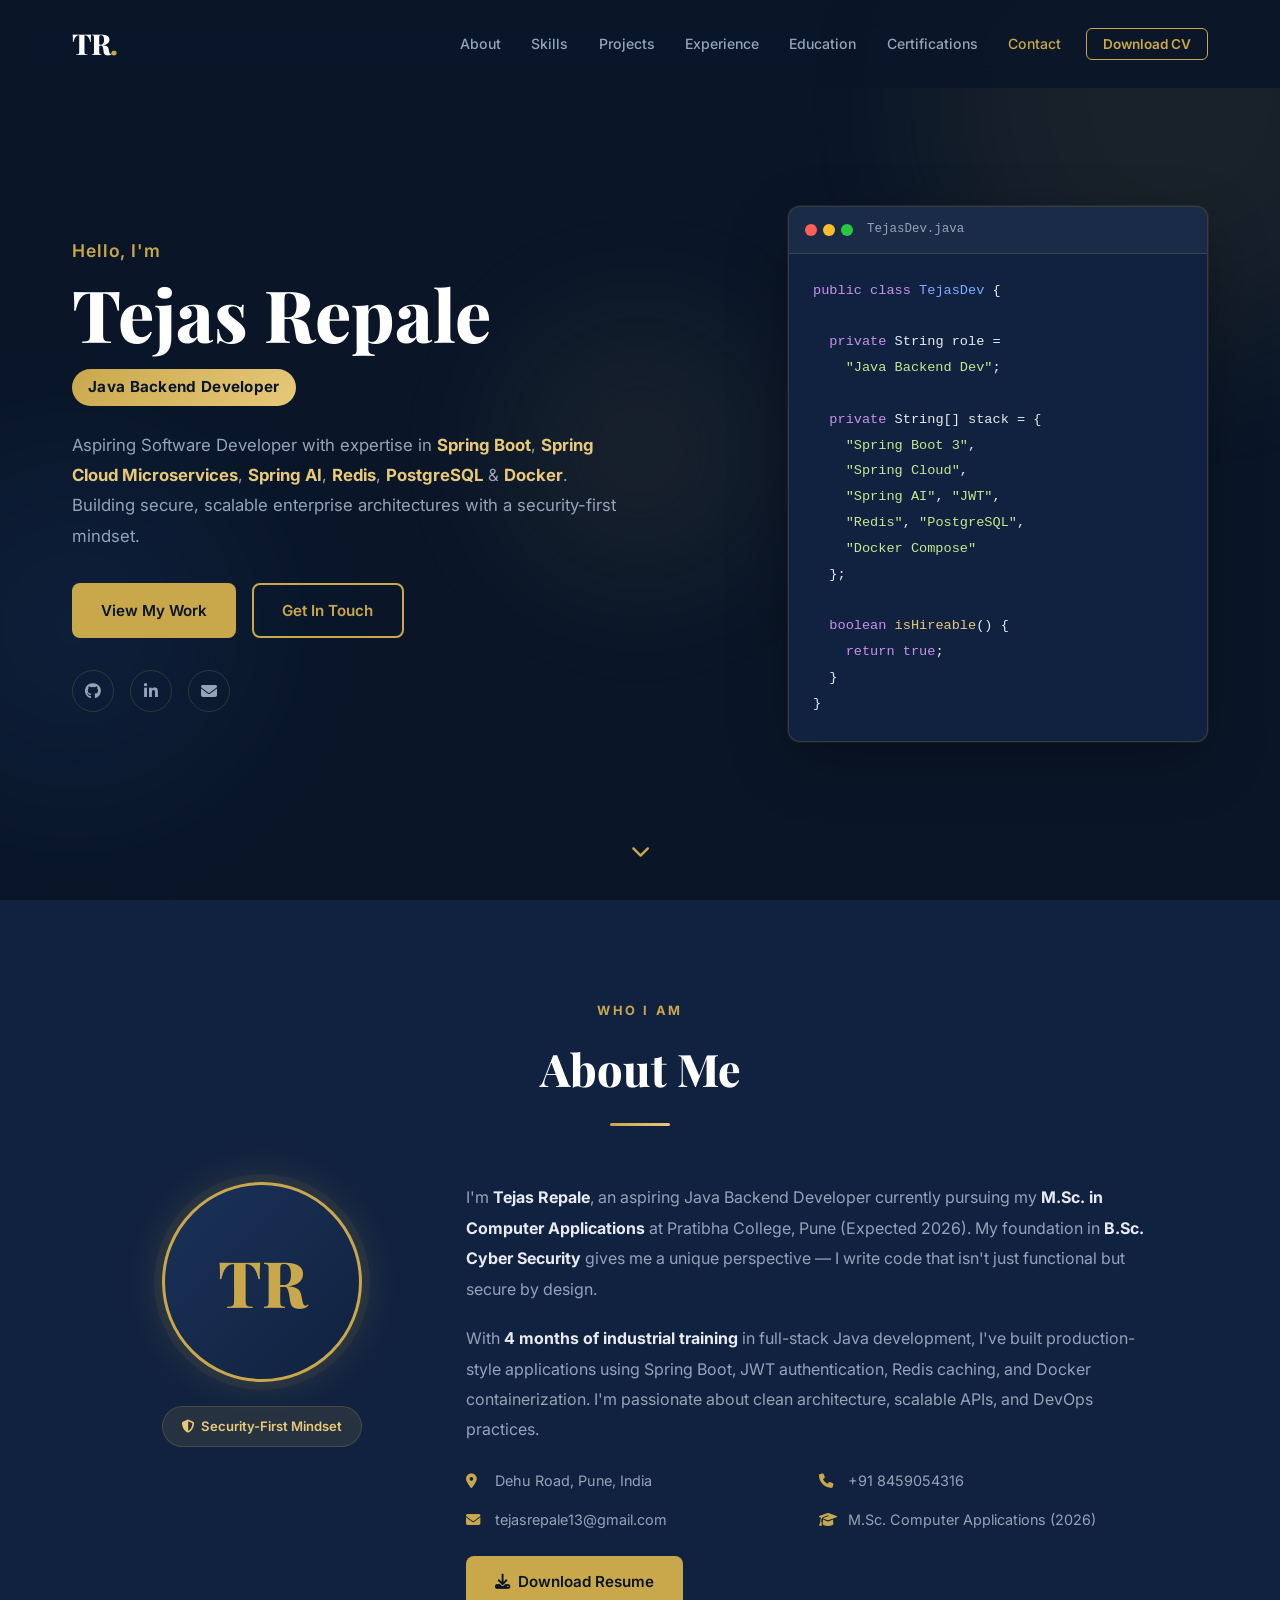
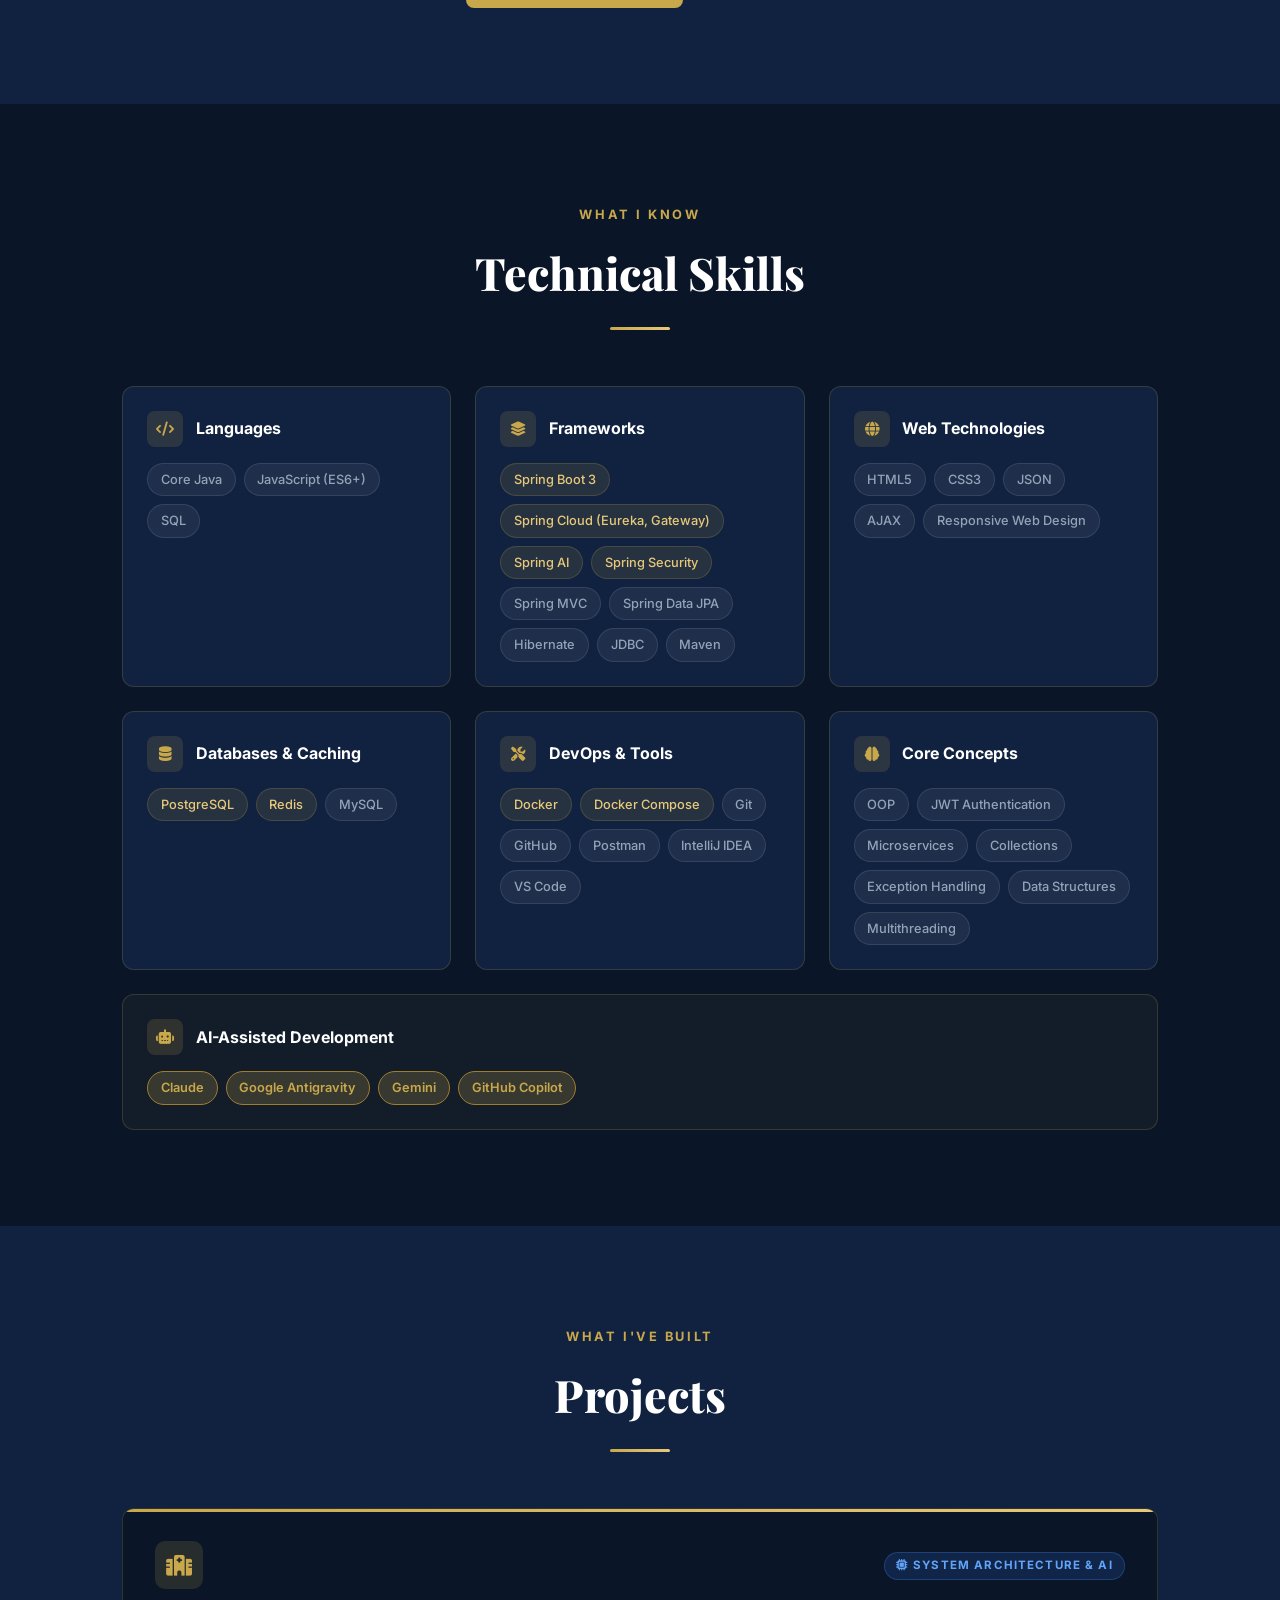
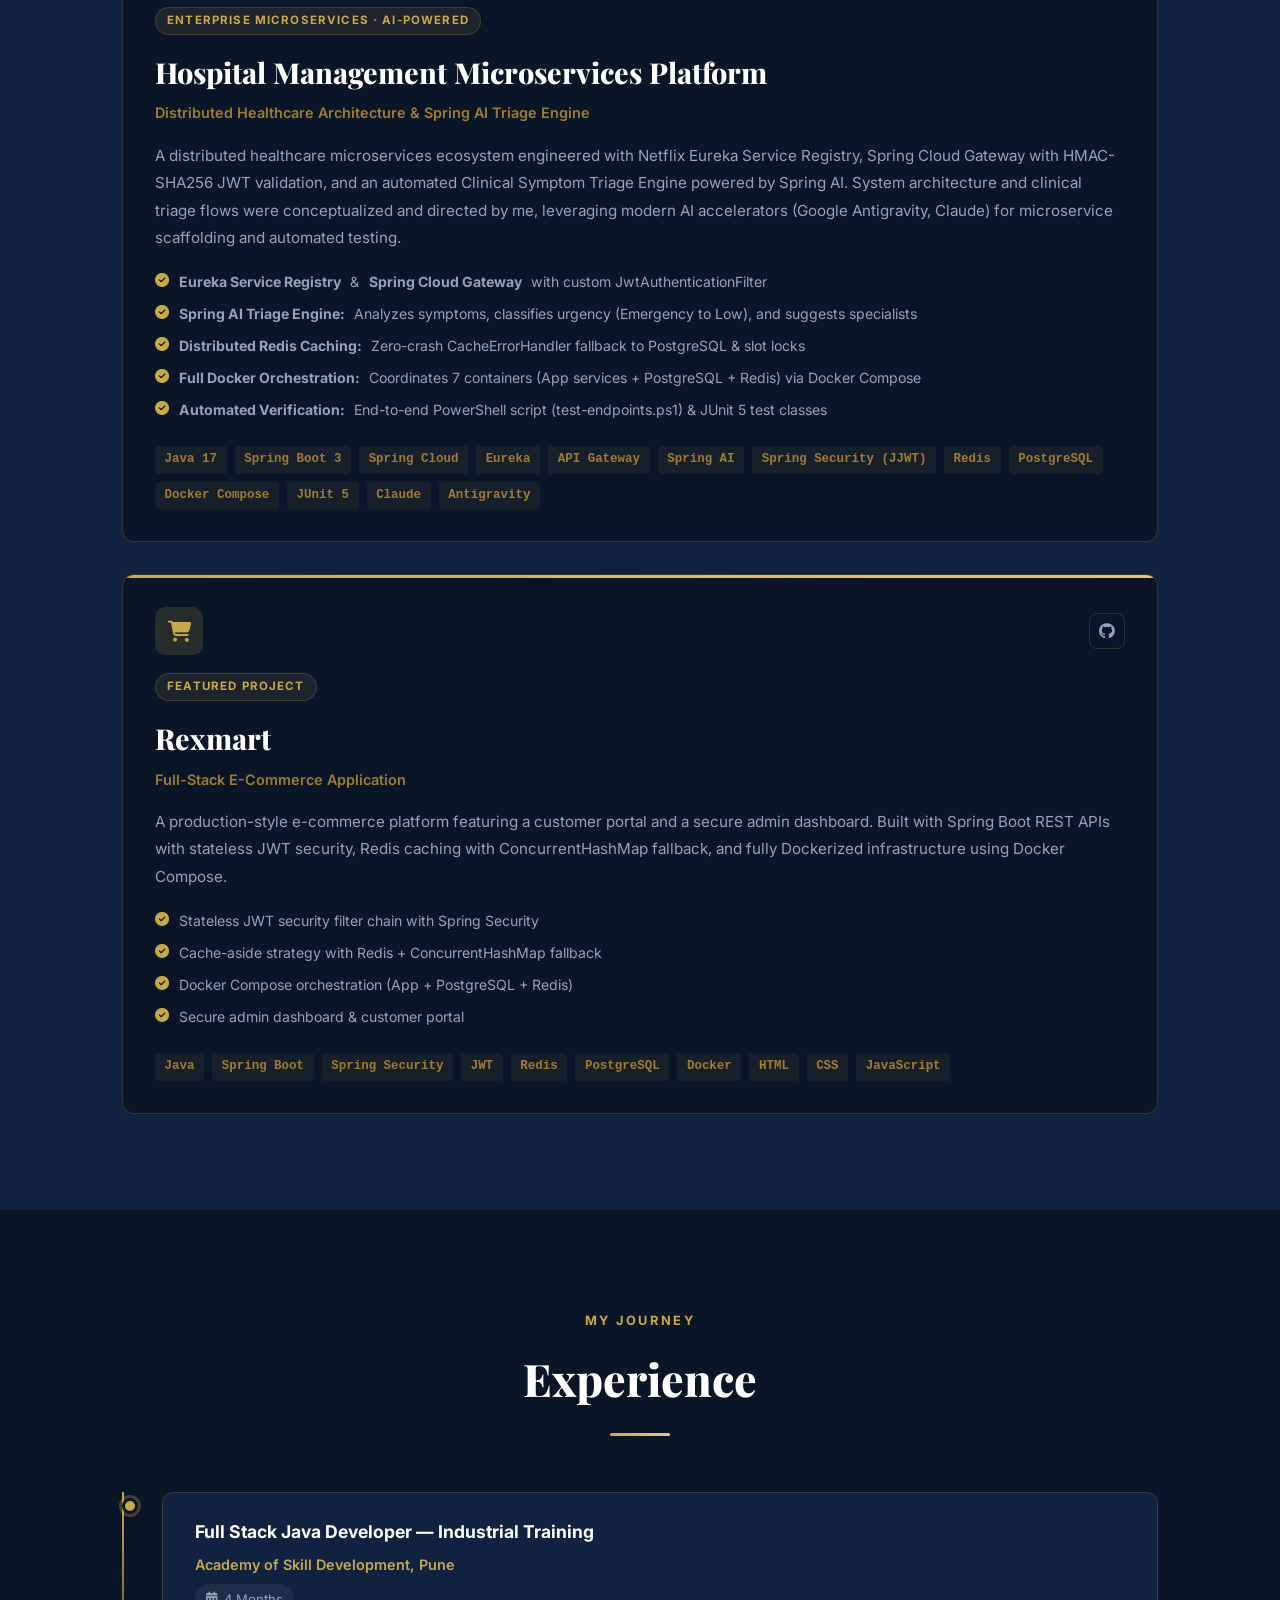
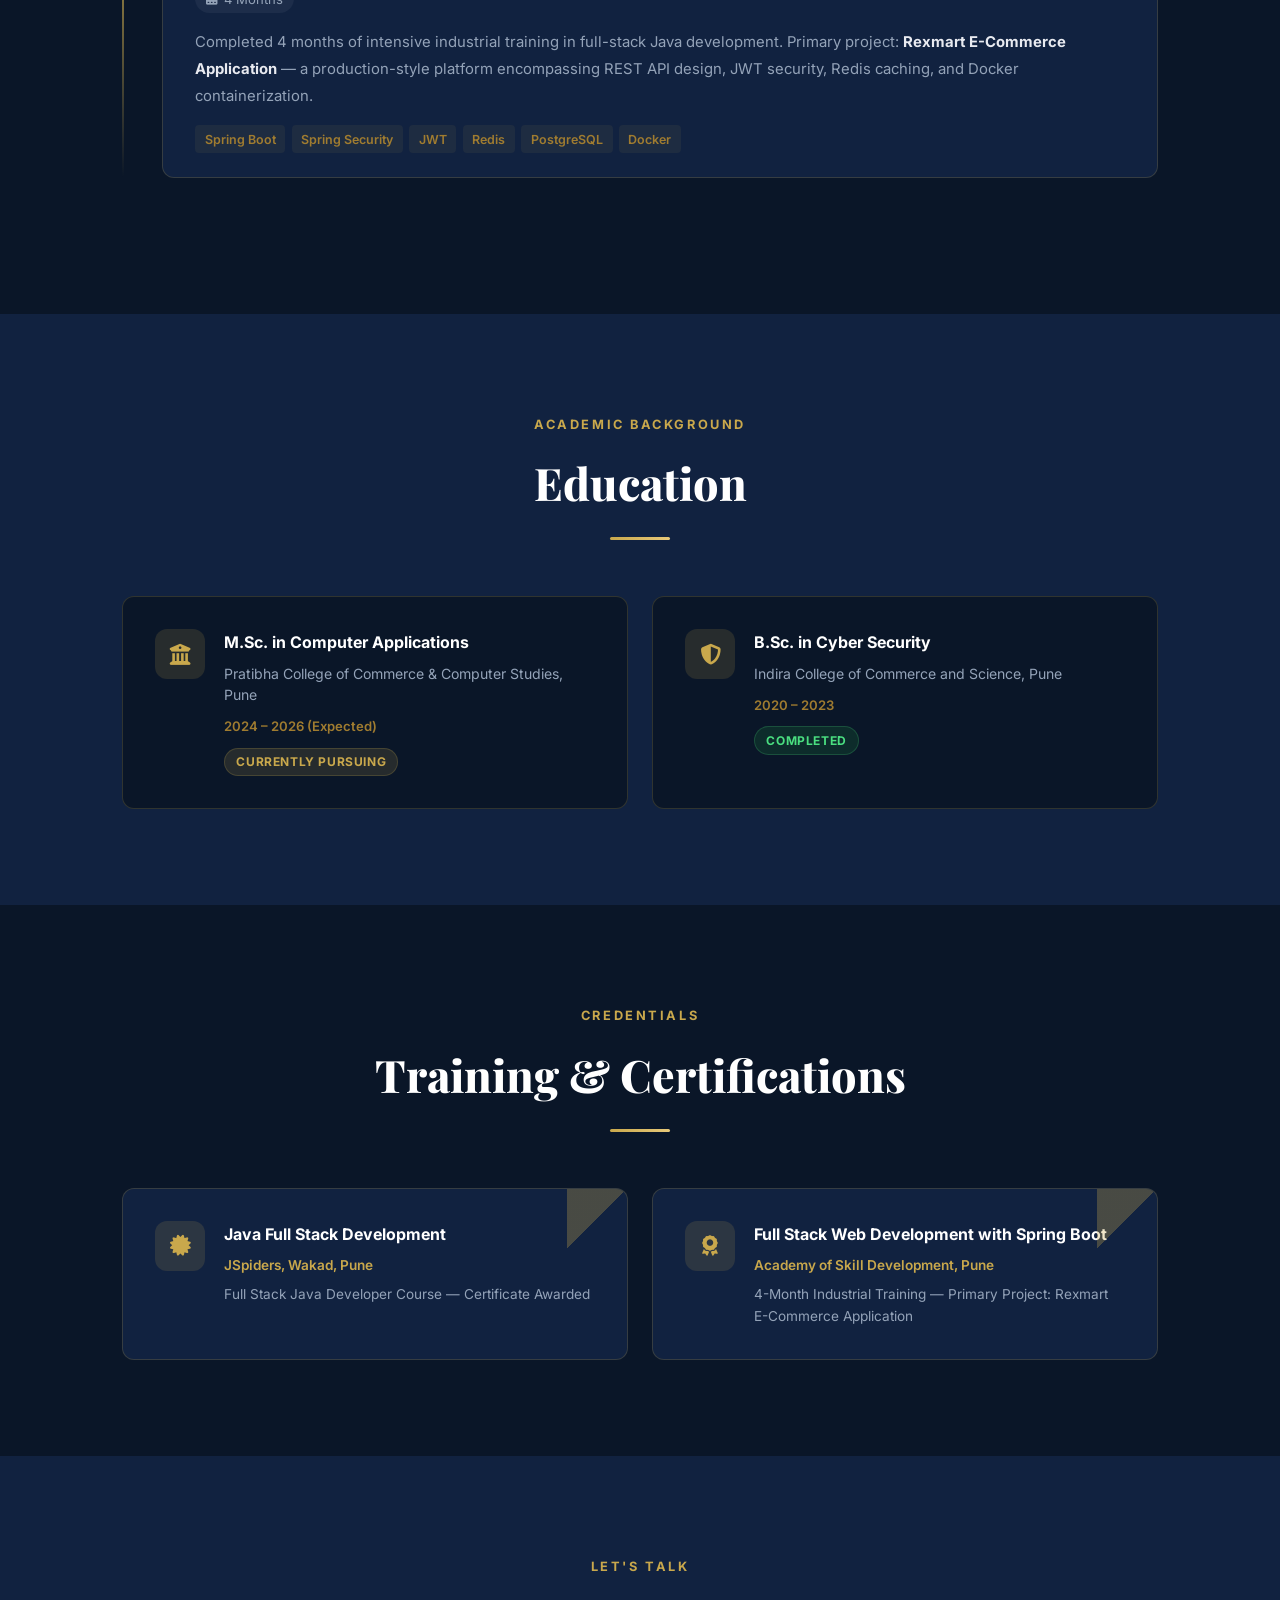
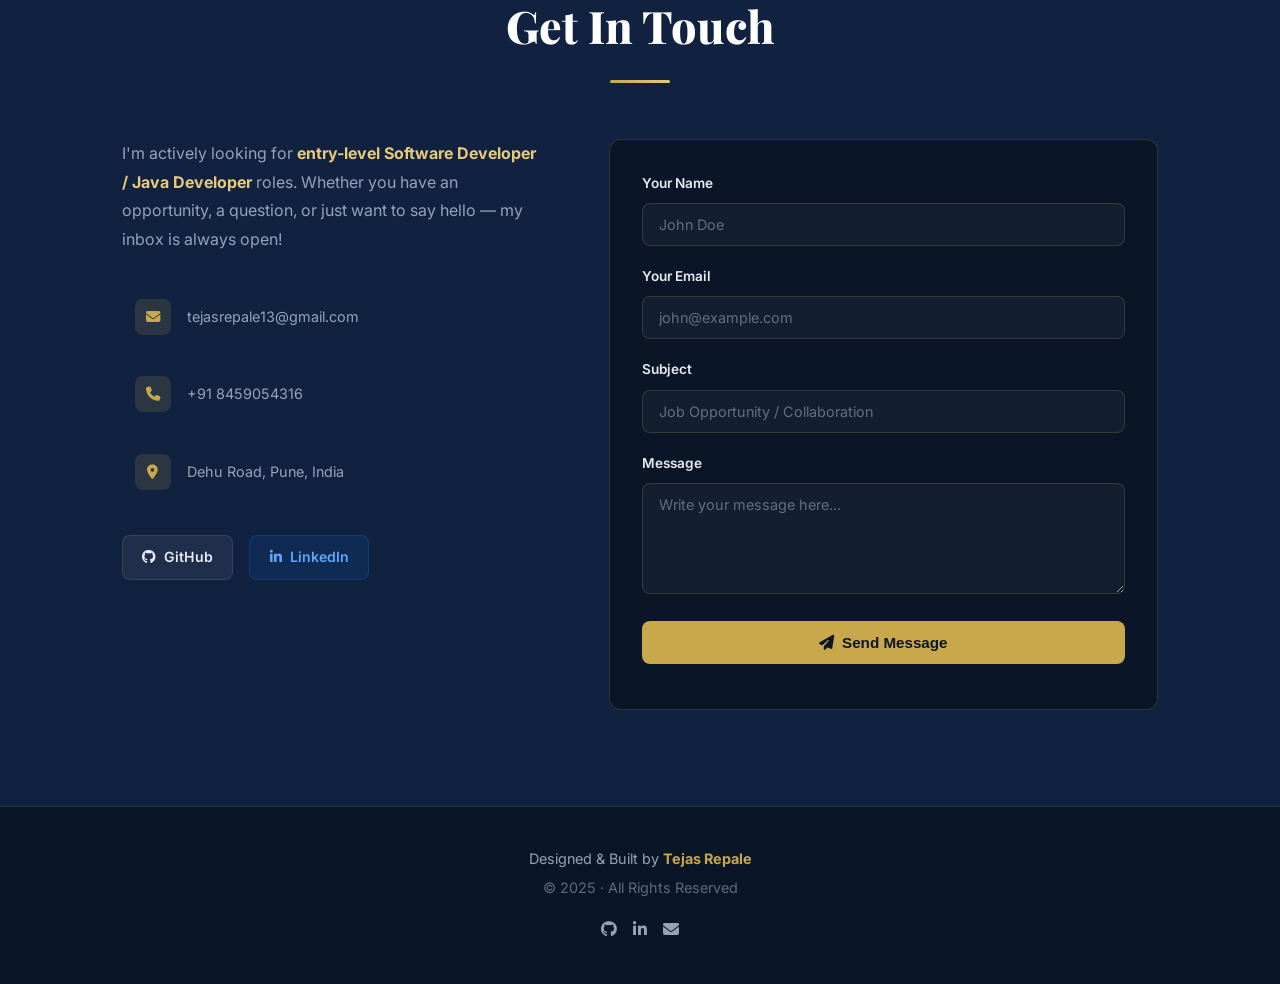
==== index.html @ 098a30b8 "Initial commit - Tejas Repale Portfolio Website" ====
<!DOCTYPE html>
<html lang="en">
<head>
  <meta charset="UTF-8" />
  <meta name="viewport" content="width=device-width, initial-scale=1.0" />
  <title>Tejas Repale | Java Backend Developer</title>
  <link rel="stylesheet" href="style.css" />
  <link href="https://fonts.googleapis.com/css2?family=Inter:wght@300;400;500;600;700;800&family=Playfair+Display:wght@700;800&display=swap" rel="stylesheet" />
  <link rel="stylesheet" href="https://cdnjs.cloudflare.com/ajax/libs/font-awesome/6.5.0/css/all.min.css" />
</head>
<body>

  <!-- ===== NAVBAR ===== -->
  <nav class="navbar" id="navbar">
    <div class="nav-container">
      <a href="#hero" class="nav-logo">TR<span>.</span></a>
      <ul class="nav-links" id="navLinks">
        <li><a href="#about">About</a></li>
        <li><a href="#skills">Skills</a></li>
        <li><a href="#projects">Projects</a></li>
        <li><a href="#experience">Experience</a></li>
        <li><a href="#education">Education</a></li>
        <li><a href="#certifications">Certifications</a></li>
        <li><a href="#contact">Contact</a></li>
        <li><a href="Tejas_Repale_Developer.pdf" download class="btn-resume">Download CV</a></li>
      </ul>
      <button class="hamburger" id="hamburger" aria-label="Toggle menu">
        <span></span><span></span><span></span>
      </button>
    </div>
  </nav>

  <!-- ===== HERO ===== -->
  <section class="hero" id="hero">
    <div class="hero-bg-shapes">
      <div class="shape shape-1"></div>
      <div class="shape shape-2"></div>
      <div class="shape shape-3"></div>
    </div>
    <div class="hero-content">
      <p class="hero-greeting">Hello, I'm</p>
      <h1 class="hero-name">Tejas Repale</h1>
      <div class="hero-title-wrapper">
        <span class="hero-title-label">Java Backend Developer</span>
      </div>
      <p class="hero-desc">
        Aspiring Software Developer with expertise in <strong>Spring Boot</strong>, <strong>Spring Cloud Microservices</strong>,
        <strong>Spring AI</strong>, <strong>Redis</strong>, <strong>PostgreSQL</strong> & <strong>Docker</strong>. Building secure,
        scalable enterprise architectures with a security-first mindset.
      </p>
      <div class="hero-btns">
        <a href="#projects" class="btn btn-primary">View My Work</a>
        <a href="#contact" class="btn btn-outline">Get In Touch</a>
      </div>
      <div class="hero-socials">
        <a href="https://github.com/trpencyber" target="_blank" aria-label="GitHub"><i class="fab fa-github"></i></a>
        <a href="https://linkedin.com/in/tejas-repale-3239543a5" target="_blank" aria-label="LinkedIn"><i class="fab fa-linkedin-in"></i></a>
        <a href="mailto:tejasrepale13@gmail.com" aria-label="Email"><i class="fas fa-envelope"></i></a>
      </div>
    </div>
    <div class="hero-illustration">
      <div class="code-card">
        <div class="code-card-header">
          <span class="dot red"></span><span class="dot yellow"></span><span class="dot green"></span>
          <span class="code-filename">TejasDev.java</span>
        </div>
        <pre class="code-body"><span class="c-keyword">public class</span> <span class="c-class">TejasDev</span> {

  <span class="c-keyword">private</span> String role =
    <span class="c-string">"Java Backend Dev"</span>;

  <span class="c-keyword">private</span> String[] stack = {
    <span class="c-string">"Spring Boot 3"</span>,
    <span class="c-string">"Spring Cloud"</span>,
    <span class="c-string">"Spring AI"</span>, <span class="c-string">"JWT"</span>,
    <span class="c-string">"Redis"</span>, <span class="c-string">"PostgreSQL"</span>,
    <span class="c-string">"Docker Compose"</span>
  };

  <span class="c-keyword">boolean</span> <span class="c-method">isHireable</span>() {
    <span class="c-keyword">return true</span>;
  }
}</pre>
      </div>
    </div>
    <a href="#about" class="scroll-down">
      <i class="fas fa-chevron-down"></i>
    </a>
  </section>

  <!-- ===== ABOUT ===== -->
  <section class="section about" id="about">
    <div class="container">
      <div class="section-header">
        <span class="section-label">Who I Am</span>
        <h2 class="section-title">About Me</h2>
        <div class="section-line"></div>
      </div>
      <div class="about-grid">
        <div class="about-avatar-wrap">
          <div class="about-avatar">
            <span class="avatar-initials">TR</span>
          </div>
          <div class="about-badge"><i class="fas fa-shield-alt"></i> Security-First Mindset</div>
        </div>
        <div class="about-text">
          <p>
            I'm <strong>Tejas Repale</strong>, an aspiring Java Backend Developer currently pursuing my
            <strong>M.Sc. in Computer Applications</strong> at Pratibha College, Pune (Expected 2026).
            My foundation in <strong>B.Sc. Cyber Security</strong> gives me a unique perspective — I write
            code that isn't just functional but secure by design.
          </p>
          <p>
            With <strong>4 months of industrial training</strong> in full-stack Java development, I've built
            production-style applications using Spring Boot, JWT authentication, Redis caching, and Docker
            containerization. I'm passionate about clean architecture, scalable APIs, and DevOps practices.
          </p>
          <div class="about-info-grid">
            <div class="info-item">
              <i class="fas fa-map-marker-alt"></i>
              <span>Dehu Road, Pune, India</span>
            </div>
            <div class="info-item">
              <i class="fas fa-phone"></i>
              <span>+91 8459054316</span>
            </div>
            <div class="info-item">
              <i class="fas fa-envelope"></i>
              <span>tejasrepale13@gmail.com</span>
            </div>
            <div class="info-item">
              <i class="fas fa-graduation-cap"></i>
              <span>M.Sc. Computer Applications (2026)</span>
            </div>
          </div>
          <a href="Tejas_Repale_Developer.pdf" download class="btn btn-primary" style="margin-top:1.5rem;">
            <i class="fas fa-download"></i> Download Resume
          </a>
        </div>
      </div>
    </div>
  </section>

  <!-- ===== SKILLS ===== -->
  <section class="section skills" id="skills">
    <div class="container">
      <div class="section-header">
        <span class="section-label">What I Know</span>
        <h2 class="section-title">Technical Skills</h2>
        <div class="section-line"></div>
      </div>
      <div class="skills-grid">

        <div class="skill-category">
          <div class="skill-cat-header">
            <i class="fas fa-code"></i>
            <h3>Languages</h3>
          </div>
          <div class="skill-tags">
            <span class="skill-tag">Core Java</span>
            <span class="skill-tag">JavaScript (ES6+)</span>
            <span class="skill-tag">SQL</span>
          </div>
        </div>

        <div class="skill-category">
          <div class="skill-cat-header">
            <i class="fas fa-layer-group"></i>
            <h3>Frameworks</h3>
          </div>
          <div class="skill-tags">
            <span class="skill-tag primary">Spring Boot 3</span>
            <span class="skill-tag primary">Spring Cloud (Eureka, Gateway)</span>
            <span class="skill-tag primary">Spring AI</span>
            <span class="skill-tag primary">Spring Security</span>
            <span class="skill-tag">Spring MVC</span>
            <span class="skill-tag">Spring Data JPA</span>
            <span class="skill-tag">Hibernate</span>
            <span class="skill-tag">JDBC</span>
            <span class="skill-tag">Maven</span>
          </div>
        </div>

        <div class="skill-category">
          <div class="skill-cat-header">
            <i class="fas fa-globe"></i>
            <h3>Web Technologies</h3>
          </div>
          <div class="skill-tags">
            <span class="skill-tag">HTML5</span>
            <span class="skill-tag">CSS3</span>
            <span class="skill-tag">JSON</span>
            <span class="skill-tag">AJAX</span>
            <span class="skill-tag">Responsive Web Design</span>
          </div>
        </div>

        <div class="skill-category">
          <div class="skill-cat-header">
            <i class="fas fa-database"></i>
            <h3>Databases & Caching</h3>
          </div>
          <div class="skill-tags">
            <span class="skill-tag primary">PostgreSQL</span>
            <span class="skill-tag primary">Redis</span>
            <span class="skill-tag">MySQL</span>
          </div>
        </div>

        <div class="skill-category">
          <div class="skill-cat-header">
            <i class="fas fa-tools"></i>
            <h3>DevOps & Tools</h3>
          </div>
          <div class="skill-tags">
            <span class="skill-tag primary">Docker</span>
            <span class="skill-tag primary">Docker Compose</span>
            <span class="skill-tag">Git</span>
            <span class="skill-tag">GitHub</span>
            <span class="skill-tag">Postman</span>
            <span class="skill-tag">IntelliJ IDEA</span>
            <span class="skill-tag">VS Code</span>
          </div>
        </div>

        <div class="skill-category">
          <div class="skill-cat-header">
            <i class="fas fa-brain"></i>
            <h3>Core Concepts</h3>
          </div>
          <div class="skill-tags">
            <span class="skill-tag">OOP</span>
            <span class="skill-tag">JWT Authentication</span>
            <span class="skill-tag">Microservices</span>
            <span class="skill-tag">Collections</span>
            <span class="skill-tag">Exception Handling</span>
            <span class="skill-tag">Data Structures</span>
            <span class="skill-tag">Multithreading</span>
          </div>
        </div>

        <div class="skill-category skill-category--ai">
          <div class="skill-cat-header">
            <i class="fas fa-robot"></i>
            <h3>AI-Assisted Development</h3>
          </div>
          <div class="skill-tags">
            <span class="skill-tag gold">Claude</span>
            <span class="skill-tag gold">Google Antigravity</span>
            <span class="skill-tag gold">Gemini</span>
            <span class="skill-tag gold">GitHub Copilot</span>
          </div>
        </div>

      </div>
    </div>
  </section>

  <!-- ===== PROJECTS ===== -->
  <section class="section projects" id="projects">
    <div class="container">
      <div class="section-header">
        <span class="section-label">What I've Built</span>
        <h2 class="section-title">Projects</h2>
        <div class="section-line"></div>
      </div>
      <div class="projects-grid">

        <div class="project-card featured">
          <div class="project-card-top">
            <div class="project-icon"><i class="fas fa-hospital-alt"></i></div>
            <div class="project-links">
              <span class="project-badge" style="margin: 0; background: rgba(59, 130, 246, 0.15); color: #60a5fa; border-color: rgba(59, 130, 246, 0.3);">
                <i class="fas fa-microchip"></i> System Architecture & AI
              </span>
            </div>
          </div>
          <div class="project-badge">Enterprise Microservices · AI-Powered</div>
          <h3 class="project-title">Hospital Management Microservices Platform</h3>
          <p class="project-subtitle">Distributed Healthcare Architecture & Spring AI Triage Engine</p>
          <p class="project-desc">
            A distributed healthcare microservices ecosystem engineered with Netflix Eureka Service Registry,
            Spring Cloud Gateway with HMAC-SHA256 JWT validation, and an automated Clinical Symptom Triage Engine
            powered by Spring AI. System architecture and clinical triage flows were conceptualized and directed by me,
            leveraging modern AI accelerators (Google Antigravity, Claude) for microservice scaffolding and automated testing.
          </p>
          <ul class="project-highlights">
            <li><i class="fas fa-check-circle"></i> <strong>Eureka Service Registry</strong> & <strong>Spring Cloud Gateway</strong> with custom JwtAuthenticationFilter</li>
            <li><i class="fas fa-check-circle"></i> <strong>Spring AI Triage Engine:</strong> Analyzes symptoms, classifies urgency (Emergency to Low), and suggests specialists</li>
            <li><i class="fas fa-check-circle"></i> <strong>Distributed Redis Caching:</strong> Zero-crash CacheErrorHandler fallback to PostgreSQL & slot locks</li>
            <li><i class="fas fa-check-circle"></i> <strong>Full Docker Orchestration:</strong> Coordinates 7 containers (App services + PostgreSQL + Redis) via Docker Compose</li>
            <li><i class="fas fa-check-circle"></i> <strong>Automated Verification:</strong> End-to-end PowerShell script (test-endpoints.ps1) & JUnit 5 test classes</li>
          </ul>
          <div class="project-tech-tags">
            <span>Java 17</span><span>Spring Boot 3</span><span>Spring Cloud</span>
            <span>Eureka</span><span>API Gateway</span><span>Spring AI</span>
            <span>Spring Security (JJWT)</span><span>Redis</span><span>PostgreSQL</span>
            <span>Docker Compose</span><span>JUnit 5</span><span>Claude</span><span>Antigravity</span>
          </div>
        </div>

        <div class="project-card">
          <div class="project-card-top">
            <div class="project-icon"><i class="fas fa-shopping-cart"></i></div>
            <div class="project-links">
              <a href="https://github.com/trpencyber/Rexmart-Ecommerce-website" target="_blank" title="GitHub">
                <i class="fab fa-github"></i>
              </a>
            </div>
          </div>
          <div class="project-badge">Featured Project</div>
          <h3 class="project-title">Rexmart</h3>
          <p class="project-subtitle">Full-Stack E-Commerce Application</p>
          <p class="project-desc">
            A production-style e-commerce platform featuring a customer portal and a secure admin dashboard.
            Built with Spring Boot REST APIs with stateless JWT security, Redis caching with ConcurrentHashMap fallback,
            and fully Dockerized infrastructure using Docker Compose.
          </p>
          <ul class="project-highlights">
            <li><i class="fas fa-check-circle"></i> Stateless JWT security filter chain with Spring Security</li>
            <li><i class="fas fa-check-circle"></i> Cache-aside strategy with Redis + ConcurrentHashMap fallback</li>
            <li><i class="fas fa-check-circle"></i> Docker Compose orchestration (App + PostgreSQL + Redis)</li>
            <li><i class="fas fa-check-circle"></i> Secure admin dashboard & customer portal</li>
          </ul>
          <div class="project-tech-tags">
            <span>Java</span><span>Spring Boot</span><span>Spring Security</span>
            <span>JWT</span><span>Redis</span><span>PostgreSQL</span>
            <span>Docker</span><span>HTML</span><span>CSS</span><span>JavaScript</span>
          </div>
        </div>

      </div>
    </div>
  </section>

  <!-- ===== EXPERIENCE ===== -->
  <section class="section experience" id="experience">
    <div class="container">
      <div class="section-header">
        <span class="section-label">My Journey</span>
        <h2 class="section-title">Experience</h2>
        <div class="section-line"></div>
      </div>
      <div class="timeline">

        <div class="timeline-item">
          <div class="timeline-dot"></div>
          <div class="timeline-content">
            <div class="timeline-header">
              <h3>Full Stack Java Developer — Industrial Training</h3>
              <span class="timeline-company">Academy of Skill Development, Pune</span>
              <span class="timeline-date"><i class="fas fa-calendar-alt"></i> 4 Months</span>
            </div>
            <p class="timeline-desc">
              Completed 4 months of intensive industrial training in full-stack Java development.
              Primary project: <strong>Rexmart E-Commerce Application</strong> — a production-style platform
              encompassing REST API design, JWT security, Redis caching, and Docker containerization.
            </p>
            <div class="timeline-skills">
              <span>Spring Boot</span><span>Spring Security</span><span>JWT</span>
              <span>Redis</span><span>PostgreSQL</span><span>Docker</span>
            </div>
          </div>
        </div>

      </div>
    </div>
  </section>

  <!-- ===== EDUCATION ===== -->
  <section class="section education" id="education">
    <div class="container">
      <div class="section-header">
        <span class="section-label">Academic Background</span>
        <h2 class="section-title">Education</h2>
        <div class="section-line"></div>
      </div>
      <div class="education-grid">

        <div class="edu-card">
          <div class="edu-icon"><i class="fas fa-university"></i></div>
          <div class="edu-info">
            <h3>M.Sc. in Computer Applications</h3>
            <p class="edu-institute">Pratibha College of Commerce & Computer Studies, Pune</p>
            <span class="edu-year">2024 – 2026 (Expected)</span>
            <span class="edu-badge current">Currently Pursuing</span>
          </div>
        </div>

        <div class="edu-card">
          <div class="edu-icon"><i class="fas fa-shield-alt"></i></div>
          <div class="edu-info">
            <h3>B.Sc. in Cyber Security</h3>
            <p class="edu-institute">Indira College of Commerce and Science, Pune</p>
            <span class="edu-year">2020 – 2023</span>
            <span class="edu-badge completed">Completed</span>
          </div>
        </div>

      </div>
    </div>
  </section>

  <!-- ===== CERTIFICATIONS ===== -->
  <section class="section certifications" id="certifications">
    <div class="container">
      <div class="section-header">
        <span class="section-label">Credentials</span>
        <h2 class="section-title">Training & Certifications</h2>
        <div class="section-line"></div>
      </div>
      <div class="cert-grid">

        <div class="cert-card">
          <div class="cert-icon"><i class="fas fa-certificate"></i></div>
          <div class="cert-info">
            <h3>Java Full Stack Development</h3>
            <p class="cert-org">JSpiders, Wakad, Pune</p>
            <p class="cert-desc">Full Stack Java Developer Course — Certificate Awarded</p>
          </div>
          <div class="cert-ribbon"></div>
        </div>

        <div class="cert-card">
          <div class="cert-icon"><i class="fas fa-award"></i></div>
          <div class="cert-info">
            <h3>Full Stack Web Development with Spring Boot</h3>
            <p class="cert-org">Academy of Skill Development, Pune</p>
            <p class="cert-desc">4-Month Industrial Training — Primary Project: Rexmart E-Commerce Application</p>
          </div>
          <div class="cert-ribbon"></div>
        </div>

      </div>
    </div>
  </section>

  <!-- ===== CONTACT ===== -->
  <section class="section contact" id="contact">
    <div class="container">
      <div class="section-header">
        <span class="section-label">Let's Talk</span>
        <h2 class="section-title">Get In Touch</h2>
        <div class="section-line"></div>
      </div>
      <div class="contact-grid">
        <div class="contact-info">
          <p class="contact-intro">
            I'm actively looking for <strong>entry-level Software Developer / Java Developer</strong> roles.
            Whether you have an opportunity, a question, or just want to say hello — my inbox is always open!
          </p>
          <div class="contact-details">
            <a href="mailto:tejasrepale13@gmail.com" class="contact-item">
              <i class="fas fa-envelope"></i>
              <span>tejasrepale13@gmail.com</span>
            </a>
            <a href="tel:+918459054316" class="contact-item">
              <i class="fas fa-phone"></i>
              <span>+91 8459054316</span>
            </a>
            <div class="contact-item">
              <i class="fas fa-map-marker-alt"></i>
              <span>Dehu Road, Pune, India</span>
            </div>
          </div>
          <div class="contact-socials">
            <a href="https://github.com/trpencyber" target="_blank" class="social-btn github">
              <i class="fab fa-github"></i> GitHub
            </a>
            <a href="https://linkedin.com/in/tejas-repale-3239543a5" target="_blank" class="social-btn linkedin">
              <i class="fab fa-linkedin-in"></i> LinkedIn
            </a>
          </div>
        </div>
        <form class="contact-form" id="contactForm">
          <div class="form-group">
            <label for="name">Your Name</label>
            <input type="text" id="name" name="name" placeholder="John Doe" required />
          </div>
          <div class="form-group">
            <label for="email">Your Email</label>
            <input type="email" id="email" name="email" placeholder="john@example.com" required />
          </div>
          <div class="form-group">
            <label for="subject">Subject</label>
            <input type="text" id="subject" name="subject" placeholder="Job Opportunity / Collaboration" required />
          </div>
          <div class="form-group">
            <label for="message">Message</label>
            <textarea id="message" name="message" rows="5" placeholder="Write your message here..." required></textarea>
          </div>
          <button type="submit" class="btn btn-primary btn-full">
            <i class="fas fa-paper-plane"></i> Send Message
          </button>
          <p class="form-note" id="formNote"></p>
        </form>
      </div>
    </div>
  </section>

  <!-- ===== FOOTER ===== -->
  <footer class="footer">
    <div class="container">
      <p>Designed & Built by <strong>Tejas Repale</strong></p>
      <p class="footer-sub">© 2025 · All Rights Reserved</p>
      <div class="footer-socials">
        <a href="https://github.com/trpencyber" target="_blank"><i class="fab fa-github"></i></a>
        <a href="https://linkedin.com/in/tejas-repale-3239543a5" target="_blank"><i class="fab fa-linkedin-in"></i></a>
        <a href="mailto:tejasrepale13@gmail.com"><i class="fas fa-envelope"></i></a>
      </div>
    </div>
  </footer>

  <script src="script.js"></script>
</body>
</html>
---- style.css ----
/* ===== ROOT VARIABLES ===== */
:root {
  --navy: #0a1628;
  --navy-light: #112240;
  --navy-mid: #1a3158;
  --gold: #c9a84c;
  --gold-light: #e8c97a;
  --gold-dim: #a07c30;
  --white: #ffffff;
  --light-gray: #f4f6fa;
  --text-primary: #e8eaf0;
  --text-secondary: #94a3b8;
  --text-dark: #1a2332;
  --border: rgba(201, 168, 76, 0.2);
  --shadow: 0 20px 60px rgba(0,0,0,0.3);
  --radius: 12px;
  --transition: all 0.3s ease;
  --font-body: 'Inter', sans-serif;
  --font-heading: 'Playfair Display', serif;
}

/* ===== RESET ===== */
*, *::before, *::after { box-sizing: border-box; margin: 0; padding: 0; }
html { scroll-behavior: smooth; }
body {
  font-family: var(--font-body);
  background-color: var(--navy);
  color: var(--text-primary);
  line-height: 1.7;
  overflow-x: hidden;
}
a { text-decoration: none; color: inherit; }
ul { list-style: none; }
img { max-width: 100%; }

/* ===== SCROLLBAR ===== */
::-webkit-scrollbar { width: 6px; }
::-webkit-scrollbar-track { background: var(--navy); }
::-webkit-scrollbar-thumb { background: var(--gold); border-radius: 10px; }

/* ===== CONTAINER ===== */
.container {
  max-width: 1100px;
  margin: 0 auto;
  padding: 0 2rem;
}

/* ===== NAVBAR ===== */
.navbar {
  position: fixed;
  top: 0; left: 0; right: 0;
  z-index: 1000;
  padding: 1.2rem 0;
  background: rgba(10, 22, 40, 0.85);
  backdrop-filter: blur(12px);
  border-bottom: 1px solid transparent;
  transition: var(--transition);
}
.navbar.scrolled {
  padding: 0.8rem 0;
  border-bottom-color: var(--border);
  box-shadow: 0 4px 30px rgba(0,0,0,0.4);
}
.nav-container {
  max-width: 1200px;
  margin: 0 auto;
  padding: 0 2rem;
  display: flex;
  align-items: center;
  justify-content: space-between;
}
.nav-logo {
  font-family: var(--font-heading);
  font-size: 1.8rem;
  font-weight: 800;
  color: var(--white);
  letter-spacing: -1px;
}
.nav-logo span { color: var(--gold); }
.nav-links {
  display: flex;
  align-items: center;
  gap: 0.2rem;
}
.nav-links a {
  padding: 0.5rem 0.85rem;
  font-size: 0.88rem;
  font-weight: 500;
  color: var(--text-secondary);
  border-radius: 6px;
  transition: var(--transition);
}
.nav-links a:hover { color: var(--gold); }
.nav-links .btn-resume {
  background: transparent;
  border: 1.5px solid var(--gold);
  color: var(--gold);
  padding: 0.45rem 1rem;
  border-radius: 6px;
  font-size: 0.85rem;
  font-weight: 600;
  margin-left: 0.5rem;
  transition: var(--transition);
}
.nav-links .btn-resume:hover {
  background: var(--gold);
  color: var(--navy);
}
.hamburger {
  display: none;
  flex-direction: column;
  gap: 5px;
  background: none;
  border: none;
  cursor: pointer;
  padding: 4px;
}
.hamburger span {
  display: block;
  width: 24px;
  height: 2px;
  background: var(--gold);
  border-radius: 2px;
  transition: var(--transition);
}

/* ===== BUTTONS ===== */
.btn {
  display: inline-flex;
  align-items: center;
  gap: 0.5rem;
  padding: 0.8rem 1.8rem;
  border-radius: 8px;
  font-size: 0.95rem;
  font-weight: 600;
  cursor: pointer;
  border: none;
  transition: var(--transition);
  text-decoration: none;
}
.btn-primary {
  background: var(--gold);
  color: var(--navy);
}
.btn-primary:hover {
  background: var(--gold-light);
  transform: translateY(-2px);
  box-shadow: 0 8px 25px rgba(201, 168, 76, 0.35);
}
.btn-outline {
  background: transparent;
  color: var(--gold);
  border: 2px solid var(--gold);
}
.btn-outline:hover {
  background: rgba(201,168,76,0.1);
  transform: translateY(-2px);
}
.btn-full { width: 100%; justify-content: center; }

/* ===== SECTION COMMON ===== */
.section {
  padding: 6rem 0;
}
.section-header {
  text-align: center;
  margin-bottom: 3.5rem;
}
.section-label {
  display: inline-block;
  font-size: 0.8rem;
  font-weight: 700;
  letter-spacing: 0.2em;
  text-transform: uppercase;
  color: var(--gold);
  margin-bottom: 0.6rem;
}
.section-title {
  font-family: var(--font-heading);
  font-size: clamp(2rem, 4vw, 2.8rem);
  font-weight: 800;
  color: var(--white);
  margin-bottom: 1rem;
}
.section-line {
  width: 60px;
  height: 3px;
  background: linear-gradient(90deg, var(--gold), var(--gold-light));
  margin: 0 auto;
  border-radius: 2px;
}

/* ===== HERO ===== */
.hero {
  min-height: 100vh;
  display: flex;
  align-items: center;
  justify-content: space-between;
  padding: 7rem 2rem 4rem;
  max-width: 1200px;
  margin: 0 auto;
  position: relative;
  gap: 3rem;
}
.hero-bg-shapes {
  position: fixed;
  inset: 0;
  pointer-events: none;
  z-index: -1;
  overflow: hidden;
}
.shape {
  position: absolute;
  border-radius: 50%;
  filter: blur(80px);
  opacity: 0.08;
}
.shape-1 {
  width: 500px; height: 500px;
  background: var(--gold);
  top: -150px; right: -150px;
}
.shape-2 {
  width: 350px; height: 350px;
  background: #3b82f6;
  bottom: 100px; left: -100px;
}
.shape-3 {
  width: 250px; height: 250px;
  background: var(--gold-light);
  top: 50%; left: 50%;
  transform: translate(-50%, -50%);
}
.hero-content {
  flex: 1;
  max-width: 560px;
}
.hero-greeting {
  font-size: 1.1rem;
  color: var(--gold);
  font-weight: 600;
  margin-bottom: 0.5rem;
  letter-spacing: 0.05em;
}
.hero-name {
  font-family: var(--font-heading);
  font-size: clamp(2.8rem, 6vw, 4.5rem);
  font-weight: 800;
  color: var(--white);
  line-height: 1.1;
  margin-bottom: 1rem;
}
.hero-title-wrapper {
  display: inline-flex;
  margin-bottom: 1.5rem;
}
.hero-title-label {
  background: linear-gradient(135deg, var(--gold), var(--gold-light));
  color: var(--navy);
  font-weight: 700;
  font-size: 0.95rem;
  padding: 0.35rem 1rem;
  border-radius: 50px;
  letter-spacing: 0.02em;
}
.hero-desc {
  font-size: 1.05rem;
  color: var(--text-secondary);
  margin-bottom: 2rem;
  line-height: 1.8;
}
.hero-desc strong { color: var(--gold-light); }
.hero-btns {
  display: flex;
  gap: 1rem;
  flex-wrap: wrap;
  margin-bottom: 2rem;
}
.hero-socials {
  display: flex;
  gap: 1rem;
}
.hero-socials a {
  width: 42px; height: 42px;
  border-radius: 50%;
  border: 1.5px solid var(--border);
  display: flex;
  align-items: center;
  justify-content: center;
  color: var(--text-secondary);
  font-size: 1rem;
  transition: var(--transition);
}
.hero-socials a:hover {
  border-color: var(--gold);
  color: var(--gold);
  transform: translateY(-3px);
}
.hero-illustration {
  flex: 1;
  display: flex;
  justify-content: center;
  align-items: center;
  max-width: 420px;
}
.code-card {
  background: var(--navy-light);
  border: 1px solid var(--border);
  border-radius: var(--radius);
  overflow: hidden;
  width: 100%;
  box-shadow: var(--shadow), 0 0 0 1px rgba(201,168,76,0.1);
  animation: float 4s ease-in-out infinite;
}
@keyframes float {
  0%, 100% { transform: translateY(0); }
  50% { transform: translateY(-12px); }
}
.code-card-header {
  display: flex;
  align-items: center;
  gap: 6px;
  padding: 0.75rem 1rem;
  background: rgba(255,255,255,0.04);
  border-bottom: 1px solid var(--border);
}
.dot {
  width: 12px; height: 12px;
  border-radius: 50%;
}
.dot.red { background: #ff5f57; }
.dot.yellow { background: #febc2e; }
.dot.green { background: #28c840; }
.code-filename {
  margin-left: 0.5rem;
  font-size: 0.78rem;
  color: var(--text-secondary);
  font-family: 'Courier New', monospace;
}
.code-body {
  padding: 1.5rem;
  font-family: 'Courier New', Courier, monospace;
  font-size: 0.85rem;
  line-height: 1.9;
  white-space: pre;
  overflow-x: auto;
}
.c-keyword { color: #c792ea; }
.c-class { color: #82aaff; }
.c-string { color: #c3e88d; }
.c-method { color: var(--gold-light); }
.scroll-down {
  position: absolute;
  bottom: 2rem;
  left: 50%;
  transform: translateX(-50%);
  color: var(--gold);
  font-size: 1.2rem;
  animation: bounce 2s ease-in-out infinite;
}
@keyframes bounce {
  0%, 100% { transform: translateX(-50%) translateY(0); }
  50% { transform: translateX(-50%) translateY(8px); }
}

/* ===== ABOUT ===== */
.about { background: var(--navy-light); }
.about-grid {
  display: grid;
  grid-template-columns: 280px 1fr;
  gap: 4rem;
  align-items: start;
}
.about-avatar-wrap {
  display: flex;
  flex-direction: column;
  align-items: center;
  gap: 1.5rem;
  position: relative;
}
.about-avatar {
  width: 200px; height: 200px;
  border-radius: 50%;
  background: linear-gradient(135deg, var(--navy-mid), var(--navy-light));
  border: 3px solid var(--gold);
  display: flex;
  align-items: center;
  justify-content: center;
  box-shadow: 0 0 40px rgba(201,168,76,0.2), 0 0 0 8px rgba(201,168,76,0.06);
}
.avatar-initials {
  font-family: var(--font-heading);
  font-size: 4rem;
  font-weight: 800;
  color: var(--gold);
  line-height: 1;
}
.about-badge {
  background: rgba(201,168,76,0.12);
  border: 1px solid var(--border);
  color: var(--gold-light);
  padding: 0.5rem 1.2rem;
  border-radius: 50px;
  font-size: 0.82rem;
  font-weight: 600;
  display: flex;
  align-items: center;
  gap: 0.4rem;
}
.about-text p {
  color: var(--text-secondary);
  margin-bottom: 1.2rem;
  font-size: 1rem;
  line-height: 1.9;
}
.about-text p strong { color: var(--text-primary); }
.about-info-grid {
  display: grid;
  grid-template-columns: 1fr 1fr;
  gap: 0.9rem;
  margin-top: 1.5rem;
}
.info-item {
  display: flex;
  align-items: center;
  gap: 0.7rem;
  font-size: 0.9rem;
  color: var(--text-secondary);
}
.info-item i {
  color: var(--gold);
  width: 18px;
  flex-shrink: 0;
}

/* ===== SKILLS ===== */
.skills-grid {
  display: grid;
  grid-template-columns: repeat(auto-fit, minmax(300px, 1fr));
  gap: 1.5rem;
}
.skill-category {
  background: var(--navy-light);
  border: 1px solid var(--border);
  border-radius: var(--radius);
  padding: 1.5rem;
  transition: var(--transition);
}
.skill-category:hover {
  border-color: var(--gold-dim);
  transform: translateY(-4px);
  box-shadow: 0 12px 40px rgba(0,0,0,0.3);
}
.skill-category--ai {
  grid-column: 1 / -1;
  background: rgba(201,168,76,0.05);
}
.skill-cat-header {
  display: flex;
  align-items: center;
  gap: 0.8rem;
  margin-bottom: 1rem;
}
.skill-cat-header i {
  width: 36px; height: 36px;
  border-radius: 8px;
  background: rgba(201,168,76,0.15);
  color: var(--gold);
  display: flex;
  align-items: center;
  justify-content: center;
  font-size: 0.9rem;
}
.skill-cat-header h3 {
  font-size: 1rem;
  font-weight: 700;
  color: var(--white);
}
.skill-tags {
  display: flex;
  flex-wrap: wrap;
  gap: 0.5rem;
}
.skill-tag {
  background: rgba(255,255,255,0.06);
  color: var(--text-secondary);
  border: 1px solid rgba(255,255,255,0.1);
  padding: 0.3rem 0.8rem;
  border-radius: 50px;
  font-size: 0.8rem;
  font-weight: 500;
  transition: var(--transition);
}
.skill-tag.primary {
  background: rgba(201,168,76,0.12);
  color: var(--gold-light);
  border-color: var(--border);
}
.skill-tag.gold {
  background: rgba(201,168,76,0.2);
  color: var(--gold);
  border-color: var(--gold-dim);
  font-weight: 600;
}
.skill-tag:hover {
  background: rgba(201,168,76,0.15);
  border-color: var(--gold-dim);
  color: var(--gold-light);
}

/* ===== PROJECTS ===== */
.projects { background: var(--navy-light); }
.projects-grid {
  display: grid;
  gap: 2rem;
}
.project-card {
  background: var(--navy);
  border: 1px solid var(--border);
  border-radius: var(--radius);
  padding: 2rem;
  transition: var(--transition);
  position: relative;
  overflow: hidden;
}
.project-card::before {
  content: '';
  position: absolute;
  top: 0; left: 0;
  width: 100%; height: 3px;
  background: linear-gradient(90deg, var(--gold), var(--gold-light));
}
.project-card:hover {
  border-color: var(--gold-dim);
  transform: translateY(-6px);
  box-shadow: 0 20px 50px rgba(0,0,0,0.4);
}
.project-card-top {
  display: flex;
  justify-content: space-between;
  align-items: center;
  margin-bottom: 1rem;
}
.project-icon {
  width: 48px; height: 48px;
  border-radius: 10px;
  background: rgba(201,168,76,0.15);
  color: var(--gold);
  display: flex;
  align-items: center;
  justify-content: center;
  font-size: 1.3rem;
}
.project-links a {
  width: 36px; height: 36px;
  border-radius: 8px;
  border: 1px solid var(--border);
  display: inline-flex;
  align-items: center;
  justify-content: center;
  color: var(--text-secondary);
  font-size: 1rem;
  transition: var(--transition);
}
.project-links a:hover {
  border-color: var(--gold);
  color: var(--gold);
}
.project-badge {
  display: inline-block;
  font-size: 0.72rem;
  font-weight: 700;
  letter-spacing: 0.1em;
  text-transform: uppercase;
  color: var(--gold);
  background: rgba(201,168,76,0.1);
  border: 1px solid var(--border);
  padding: 0.2rem 0.7rem;
  border-radius: 50px;
  margin-bottom: 0.8rem;
}
.project-title {
  font-family: var(--font-heading);
  font-size: 1.8rem;
  font-weight: 800;
  color: var(--white);
  margin-bottom: 0.3rem;
}
.project-subtitle {
  font-size: 0.9rem;
  color: var(--gold-dim);
  font-weight: 600;
  margin-bottom: 1rem;
}
.project-desc {
  color: var(--text-secondary);
  font-size: 0.95rem;
  line-height: 1.8;
  margin-bottom: 1.2rem;
}
.project-highlights {
  display: flex;
  flex-direction: column;
  gap: 0.5rem;
  margin-bottom: 1.5rem;
}
.project-highlights li {
  display: flex;
  align-items: flex-start;
  gap: 0.6rem;
  font-size: 0.88rem;
  color: var(--text-secondary);
}
.project-highlights li i {
  color: var(--gold);
  flex-shrink: 0;
  margin-top: 3px;
}
.project-tech-tags {
  display: flex;
  flex-wrap: wrap;
  gap: 0.5rem;
}
.project-tech-tags span {
  font-size: 0.78rem;
  font-weight: 600;
  font-family: 'Courier New', monospace;
  color: var(--gold-dim);
  padding: 0.2rem 0.6rem;
  background: rgba(201,168,76,0.07);
  border-radius: 4px;
}

/* ===== EXPERIENCE ===== */
.timeline {
  position: relative;
  padding-left: 2.5rem;
}
.timeline::before {
  content: '';
  position: absolute;
  left: 0; top: 0; bottom: 0;
  width: 2px;
  background: linear-gradient(180deg, var(--gold), transparent);
}
.timeline-item {
  position: relative;
  margin-bottom: 2.5rem;
}
.timeline-dot {
  position: absolute;
  left: -2.5rem;
  top: 0.4rem;
  width: 16px; height: 16px;
  border-radius: 50%;
  background: var(--gold);
  border: 3px solid var(--navy);
  box-shadow: 0 0 0 3px rgba(201,168,76,0.3);
}
.timeline-content {
  background: var(--navy-light);
  border: 1px solid var(--border);
  border-radius: var(--radius);
  padding: 1.5rem 2rem;
  transition: var(--transition);
}
.timeline-content:hover {
  border-color: var(--gold-dim);
  box-shadow: 0 8px 30px rgba(0,0,0,0.3);
}
.timeline-header h3 {
  font-size: 1.1rem;
  font-weight: 700;
  color: var(--white);
  margin-bottom: 0.4rem;
}
.timeline-company {
  display: block;
  font-size: 0.9rem;
  color: var(--gold);
  font-weight: 600;
  margin-bottom: 0.4rem;
}
.timeline-date {
  display: inline-flex;
  align-items: center;
  gap: 0.4rem;
  font-size: 0.82rem;
  color: var(--text-secondary);
  background: rgba(255,255,255,0.05);
  padding: 0.2rem 0.7rem;
  border-radius: 50px;
  margin-bottom: 1rem;
}
.timeline-desc {
  color: var(--text-secondary);
  font-size: 0.93rem;
  line-height: 1.8;
  margin-bottom: 1rem;
}
.timeline-desc strong { color: var(--text-primary); }
.timeline-skills {
  display: flex;
  flex-wrap: wrap;
  gap: 0.4rem;
}
.timeline-skills span {
  font-size: 0.78rem;
  font-weight: 600;
  color: var(--gold-dim);
  background: rgba(201,168,76,0.07);
  padding: 0.2rem 0.6rem;
  border-radius: 4px;
}

/* ===== EDUCATION ===== */
.education { background: var(--navy-light); }
.education-grid {
  display: grid;
  grid-template-columns: repeat(auto-fit, minmax(300px, 1fr));
  gap: 1.5rem;
}
.edu-card {
  background: var(--navy);
  border: 1px solid var(--border);
  border-radius: var(--radius);
  padding: 2rem;
  display: flex;
  gap: 1.2rem;
  align-items: flex-start;
  transition: var(--transition);
}
.edu-card:hover {
  border-color: var(--gold-dim);
  transform: translateY(-4px);
  box-shadow: 0 12px 40px rgba(0,0,0,0.3);
}
.edu-icon {
  width: 50px; height: 50px;
  border-radius: 12px;
  background: rgba(201,168,76,0.15);
  color: var(--gold);
  display: flex;
  align-items: center;
  justify-content: center;
  font-size: 1.3rem;
  flex-shrink: 0;
}
.edu-info h3 {
  font-size: 1rem;
  font-weight: 700;
  color: var(--white);
  margin-bottom: 0.4rem;
}
.edu-institute {
  font-size: 0.88rem;
  color: var(--text-secondary);
  margin-bottom: 0.6rem;
  line-height: 1.5;
}
.edu-year {
  display: block;
  font-size: 0.82rem;
  color: var(--gold-dim);
  font-weight: 600;
  margin-bottom: 0.6rem;
}
.edu-badge {
  display: inline-block;
  padding: 0.2rem 0.7rem;
  border-radius: 50px;
  font-size: 0.75rem;
  font-weight: 700;
  letter-spacing: 0.05em;
  text-transform: uppercase;
}
.edu-badge.current {
  background: rgba(201,168,76,0.15);
  color: var(--gold);
  border: 1px solid var(--border);
}
.edu-badge.completed {
  background: rgba(40, 200, 64, 0.12);
  color: #4ade80;
  border: 1px solid rgba(74, 222, 128, 0.2);
}

/* ===== CERTIFICATIONS ===== */
.cert-grid {
  display: grid;
  grid-template-columns: repeat(auto-fit, minmax(320px, 1fr));
  gap: 1.5rem;
}
.cert-card {
  background: var(--navy-light);
  border: 1px solid var(--border);
  border-radius: var(--radius);
  padding: 2rem;
  display: flex;
  gap: 1.2rem;
  align-items: flex-start;
  position: relative;
  overflow: hidden;
  transition: var(--transition);
}
.cert-card:hover {
  border-color: var(--gold-dim);
  transform: translateY(-4px);
  box-shadow: 0 12px 40px rgba(0,0,0,0.3);
}
.cert-ribbon {
  position: absolute;
  top: 0; right: 0;
  width: 60px; height: 60px;
  background: linear-gradient(135deg, var(--gold) 50%, transparent 50%);
  opacity: 0.3;
}
.cert-icon {
  width: 50px; height: 50px;
  border-radius: 12px;
  background: rgba(201,168,76,0.15);
  color: var(--gold);
  display: flex;
  align-items: center;
  justify-content: center;
  font-size: 1.3rem;
  flex-shrink: 0;
}
.cert-info h3 {
  font-size: 1rem;
  font-weight: 700;
  color: var(--white);
  margin-bottom: 0.4rem;
}
.cert-org {
  font-size: 0.85rem;
  color: var(--gold);
  font-weight: 600;
  margin-bottom: 0.4rem;
}
.cert-desc {
  font-size: 0.85rem;
  color: var(--text-secondary);
  line-height: 1.6;
}

/* ===== CONTACT ===== */
.contact { background: var(--navy-light); }
.contact-grid {
  display: grid;
  grid-template-columns: 1fr 1.3fr;
  gap: 4rem;
  align-items: start;
}
.contact-intro {
  font-size: 1rem;
  color: var(--text-secondary);
  line-height: 1.8;
  margin-bottom: 2rem;
}
.contact-intro strong { color: var(--gold-light); }
.contact-details {
  display: flex;
  flex-direction: column;
  gap: 1rem;
  margin-bottom: 2rem;
}
.contact-item {
  display: flex;
  align-items: center;
  gap: 1rem;
  font-size: 0.9rem;
  color: var(--text-secondary);
  padding: 0.8rem;
  border-radius: 8px;
  transition: var(--transition);
}
a.contact-item:hover {
  background: rgba(201,168,76,0.08);
  color: var(--gold-light);
}
.contact-item i {
  width: 36px; height: 36px;
  border-radius: 8px;
  background: rgba(201,168,76,0.15);
  color: var(--gold);
  display: flex;
  align-items: center;
  justify-content: center;
  flex-shrink: 0;
}
.contact-socials {
  display: flex;
  gap: 1rem;
}
.social-btn {
  display: inline-flex;
  align-items: center;
  gap: 0.5rem;
  padding: 0.6rem 1.2rem;
  border-radius: 8px;
  font-size: 0.88rem;
  font-weight: 600;
  transition: var(--transition);
}
.social-btn.github {
  background: rgba(255,255,255,0.06);
  color: var(--text-primary);
  border: 1px solid rgba(255,255,255,0.1);
}
.social-btn.github:hover { background: rgba(255,255,255,0.12); }
.social-btn.linkedin {
  background: rgba(10, 102, 194, 0.15);
  color: #60a5fa;
  border: 1px solid rgba(10,102,194,0.3);
}
.social-btn.linkedin:hover { background: rgba(10, 102, 194, 0.25); }
.contact-form {
  background: var(--navy);
  border: 1px solid var(--border);
  border-radius: var(--radius);
  padding: 2rem;
}
.form-group {
  margin-bottom: 1.2rem;
}
.form-group label {
  display: block;
  font-size: 0.85rem;
  font-weight: 600;
  color: var(--text-primary);
  margin-bottom: 0.5rem;
}
.form-group input,
.form-group textarea {
  width: 100%;
  background: rgba(255,255,255,0.04);
  border: 1px solid var(--border);
  border-radius: 8px;
  padding: 0.75rem 1rem;
  font-size: 0.9rem;
  font-family: var(--font-body);
  color: var(--text-primary);
  transition: var(--transition);
  outline: none;
  resize: vertical;
}
.form-group input::placeholder,
.form-group textarea::placeholder {
  color: var(--text-secondary);
  opacity: 0.6;
}
.form-group input:focus,
.form-group textarea:focus {
  border-color: var(--gold);
  background: rgba(201,168,76,0.04);
  box-shadow: 0 0 0 3px rgba(201,168,76,0.1);
}
.form-note {
  margin-top: 0.8rem;
  font-size: 0.85rem;
  text-align: center;
  color: var(--gold);
}

/* ===== FOOTER ===== */
.footer {
  background: var(--navy);
  border-top: 1px solid var(--border);
  padding: 2.5rem 0;
  text-align: center;
}
.footer p {
  font-size: 0.9rem;
  color: var(--text-secondary);
}
.footer p strong { color: var(--gold); }
.footer-sub {
  font-size: 0.8rem;
  margin-top: 0.3rem;
  opacity: 0.6;
}
.footer-socials {
  display: flex;
  justify-content: center;
  gap: 1rem;
  margin-top: 1rem;
}
.footer-socials a {
  color: var(--text-secondary);
  font-size: 1rem;
  transition: var(--transition);
}
.footer-socials a:hover { color: var(--gold); }

/* ===== REVEAL ANIMATION ===== */
.reveal {
  opacity: 0;
  transform: translateY(30px);
  transition: opacity 0.6s ease, transform 0.6s ease;
}
.reveal.visible {
  opacity: 1;
  transform: translateY(0);
}

/* ===== RESPONSIVE ===== */
@media (max-width: 900px) {
  .hero {
    flex-direction: column;
    text-align: center;
    padding-top: 8rem;
    gap: 2rem;
  }
  .hero-illustration { max-width: 340px; }
  .hero-btns { justify-content: center; }
  .hero-socials { justify-content: center; }
  .about-grid { grid-template-columns: 1fr; }
  .about-avatar-wrap { margin-bottom: 1rem; }
  .about-info-grid { grid-template-columns: 1fr; }
  .contact-grid { grid-template-columns: 1fr; gap: 2.5rem; }
  .hero-content { max-width: 100%; }
}

@media (max-width: 768px) {
  .nav-links {
    display: none;
    flex-direction: column;
    position: fixed;
    top: 0; right: 0; bottom: 0;
    width: 75%;
    background: var(--navy-light);
    border-left: 1px solid var(--border);
    padding: 5rem 2rem 2rem;
    gap: 0.5rem;
    transition: var(--transition);
    z-index: 999;
  }
  .nav-links.open { display: flex; }
  .nav-links a { font-size: 1rem; padding: 0.8rem; }
  .hamburger { display: flex; z-index: 1001; }
  .section { padding: 4rem 0; }
}

@media (max-width: 480px) {
  .hero-name { font-size: 2.5rem; }
  .code-card { font-size: 0.75rem; }
  .education-grid, .cert-grid { grid-template-columns: 1fr; }
  .skills-grid { grid-template-columns: 1fr; }
  .skill-category--ai { grid-column: 1; }
}
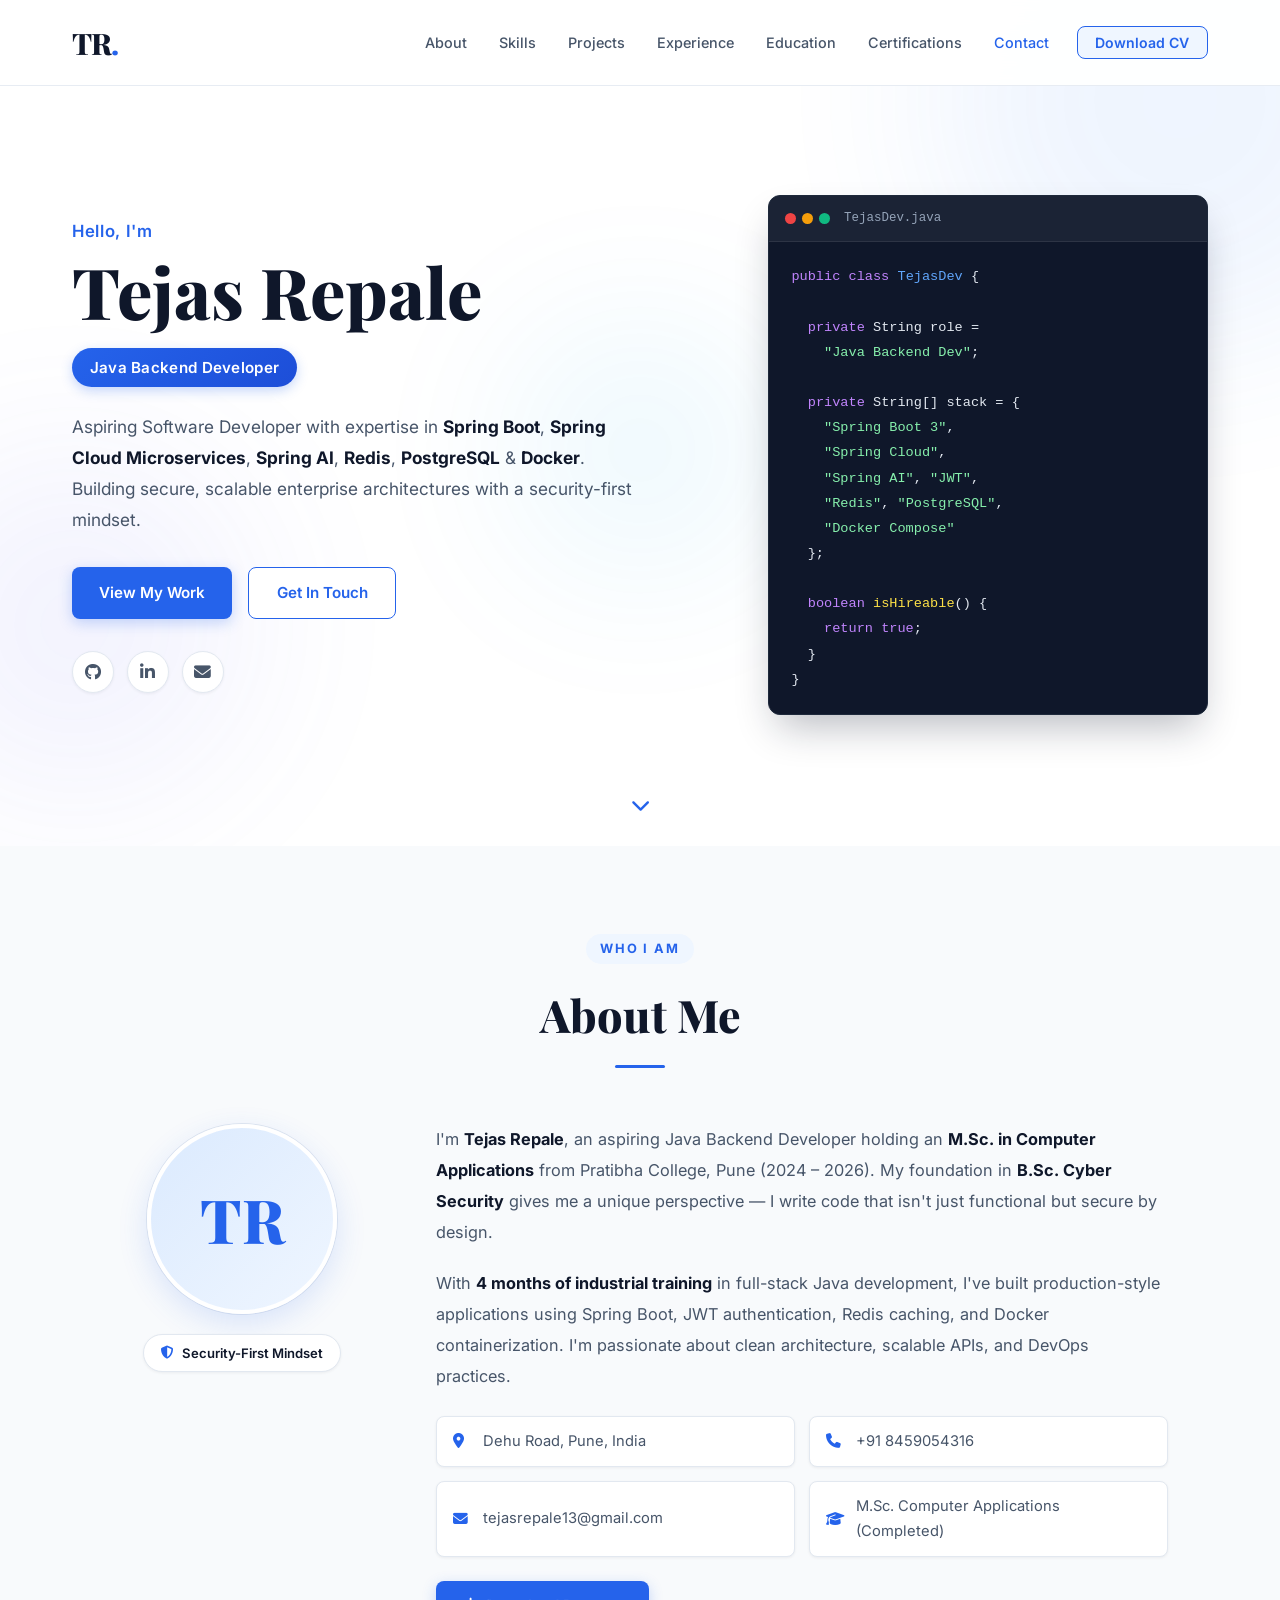
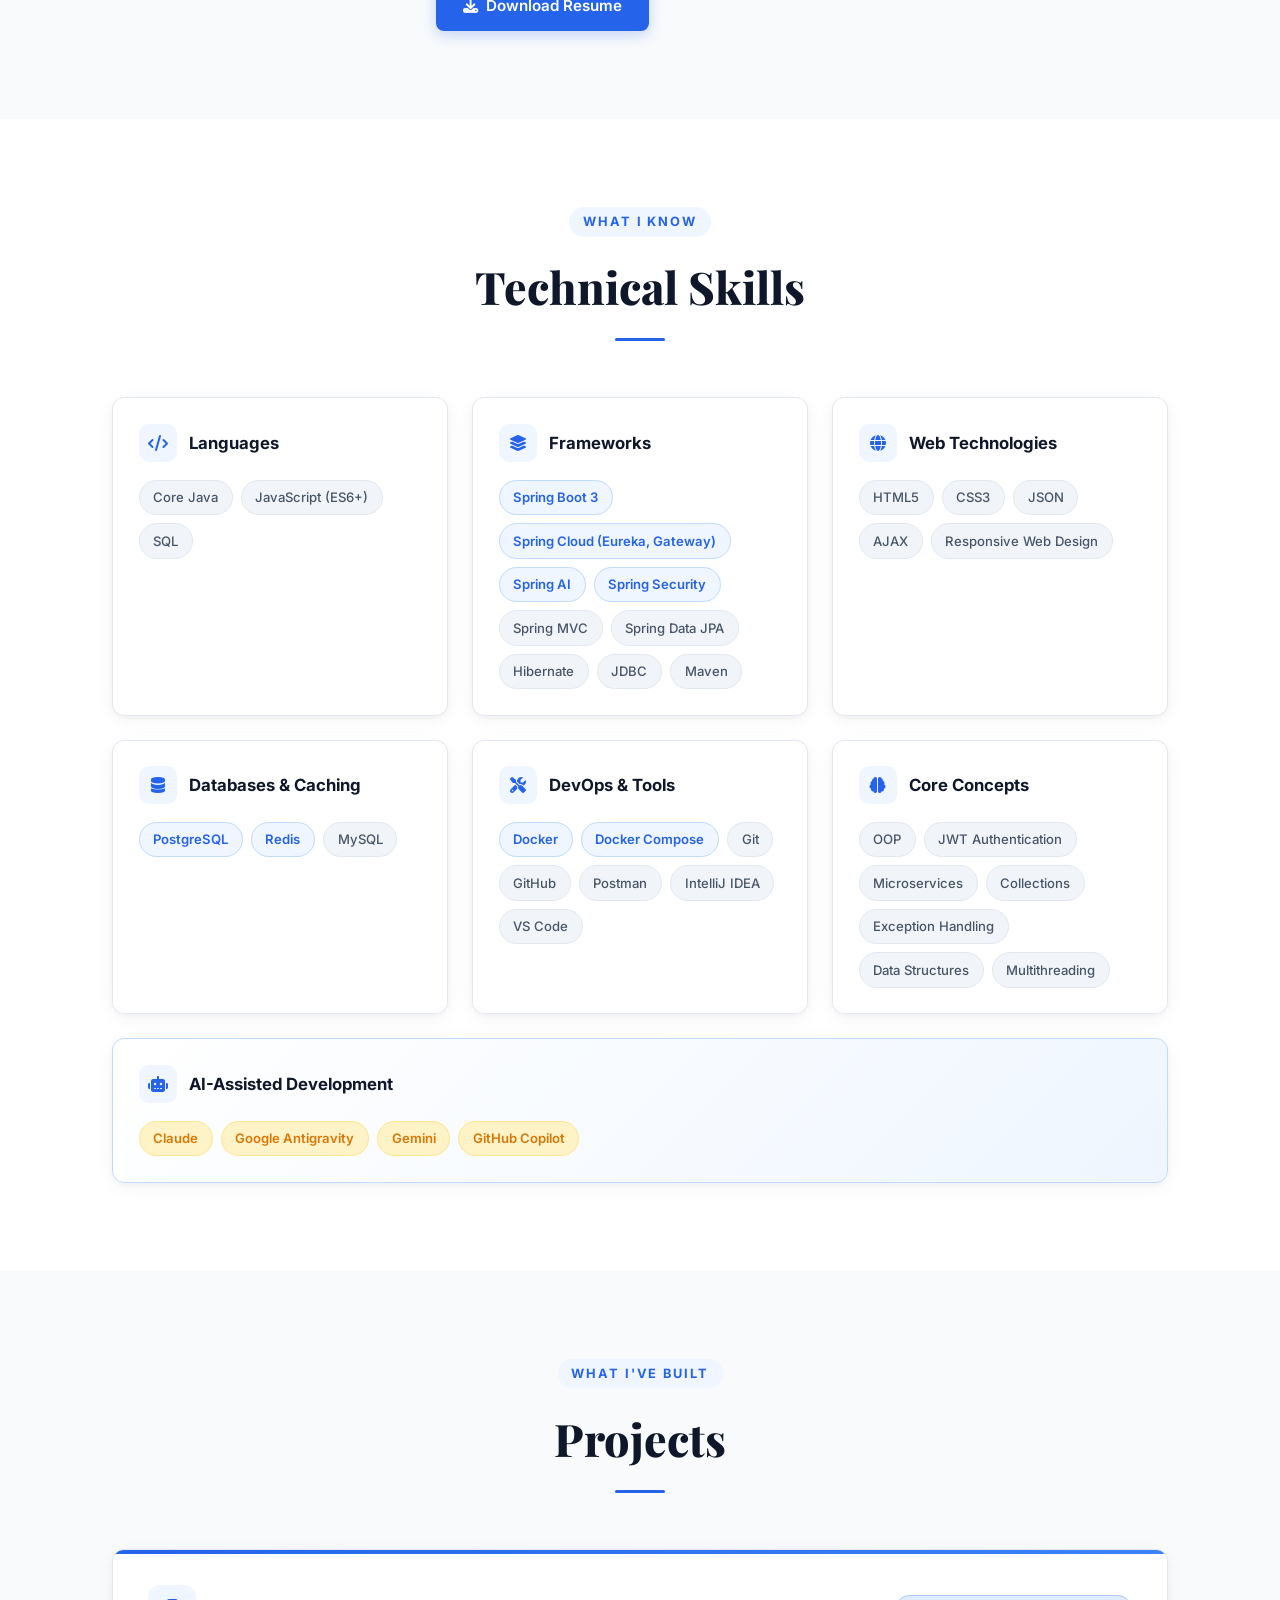
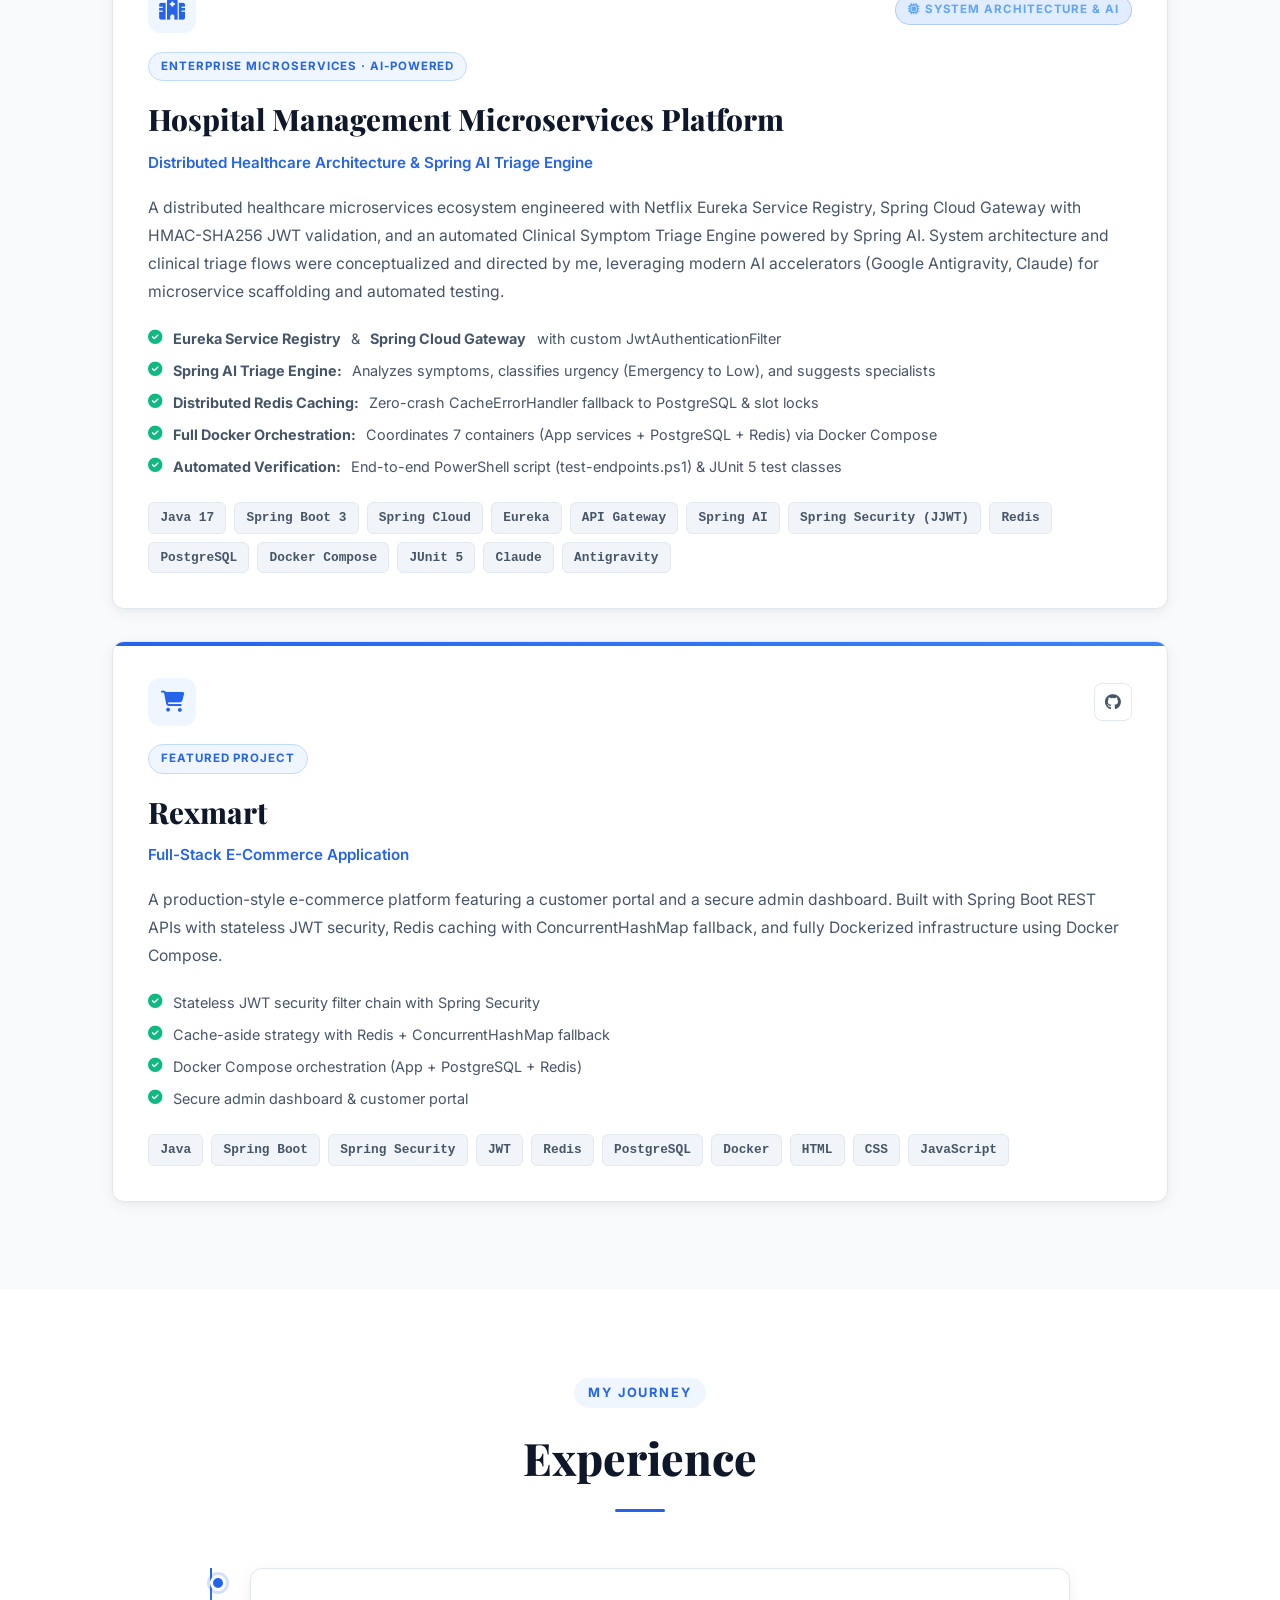
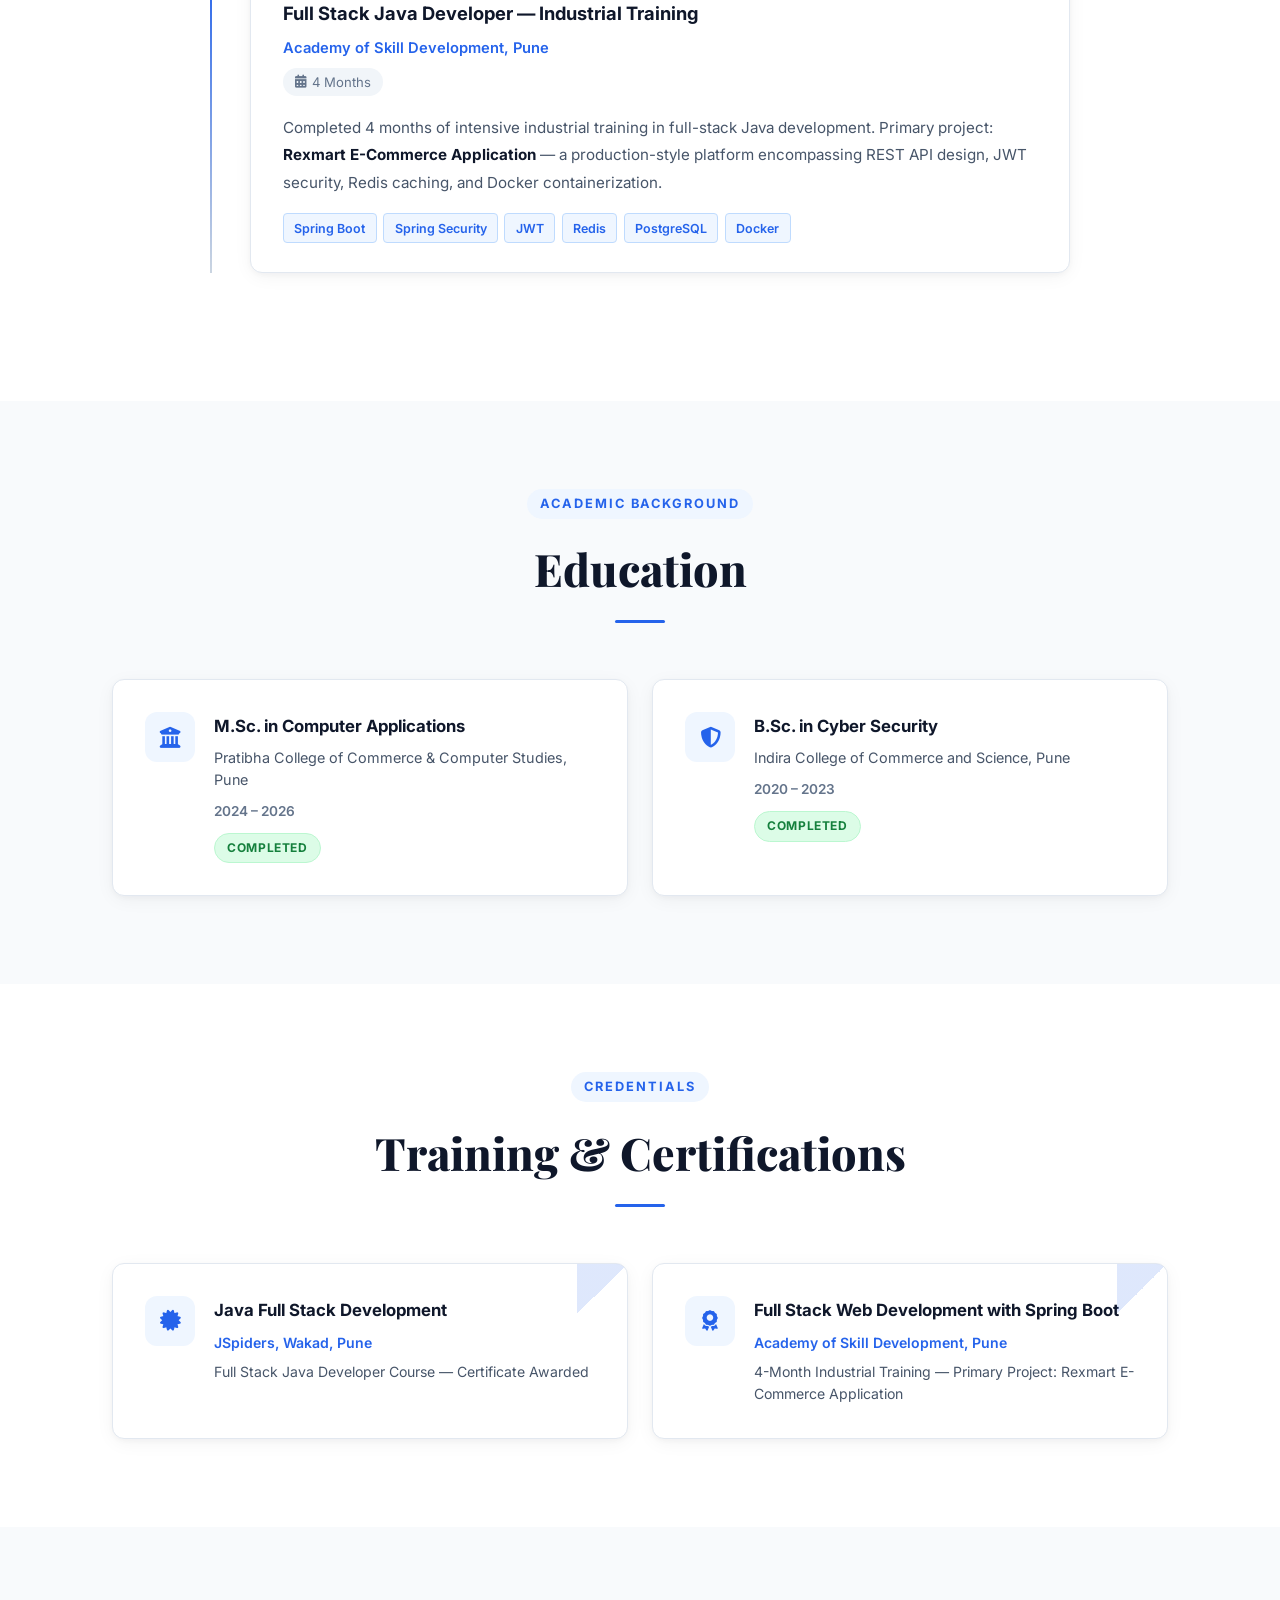
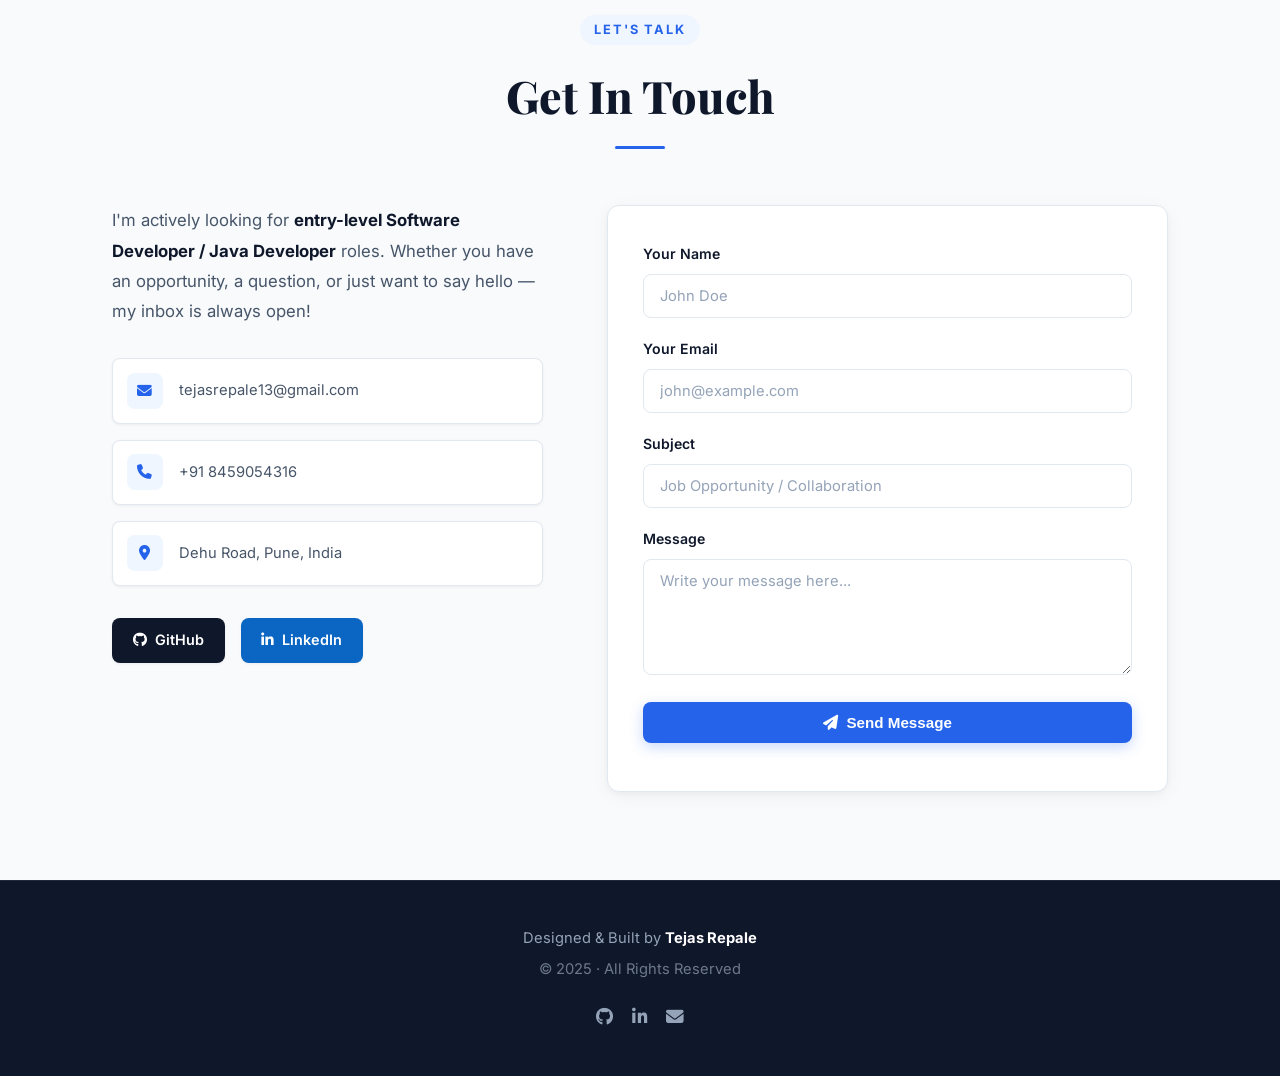
==== commit a5ce8037: "Update theme to Modern Clean Light and set M.Sc. to Completed" ====
--- a/index.html
+++ b/index.html
@@ -105,8 +105,8 @@
         </div>
         <div class="about-text">
           <p>
-            I'm <strong>Tejas Repale</strong>, an aspiring Java Backend Developer currently pursuing my
-            <strong>M.Sc. in Computer Applications</strong> at Pratibha College, Pune (Expected 2026).
+            I'm <strong>Tejas Repale</strong>, an aspiring Java Backend Developer holding an
+            <strong>M.Sc. in Computer Applications</strong> from Pratibha College, Pune (2024 – 2026).
             My foundation in <strong>B.Sc. Cyber Security</strong> gives me a unique perspective — I write
             code that isn't just functional but secure by design.
           </p>
@@ -130,7 +130,7 @@
             </div>
             <div class="info-item">
               <i class="fas fa-graduation-cap"></i>
-              <span>M.Sc. Computer Applications (2026)</span>
+              <span>M.Sc. Computer Applications (Completed)</span>
             </div>
           </div>
           <a href="Tejas_Repale_Developer.pdf" download class="btn btn-primary" style="margin-top:1.5rem;">
@@ -382,8 +382,8 @@
           <div class="edu-info">
             <h3>M.Sc. in Computer Applications</h3>
             <p class="edu-institute">Pratibha College of Commerce & Computer Studies, Pune</p>
-            <span class="edu-year">2024 – 2026 (Expected)</span>
-            <span class="edu-badge current">Currently Pursuing</span>
+            <span class="edu-year">2024 – 2026</span>
+            <span class="edu-badge completed">Completed</span>
           </div>
         </div>
 
--- a/style.css
+++ b/style.css
@@ -1,46 +1,52 @@
-/* ===== ROOT VARIABLES ===== */
+/* ===== ROOT VARIABLES (Modern Clean Light) ===== */
 :root {
-  --navy: #0a1628;
-  --navy-light: #112240;
-  --navy-mid: #1a3158;
-  --gold: #c9a84c;
-  --gold-light: #e8c97a;
-  --gold-dim: #a07c30;
-  --white: #ffffff;
-  --light-gray: #f4f6fa;
-  --text-primary: #e8eaf0;
-  --text-secondary: #94a3b8;
-  --text-dark: #1a2332;
-  --border: rgba(201, 168, 76, 0.2);
-  --shadow: 0 20px 60px rgba(0,0,0,0.3);
+  --bg-main: #ffffff;
+  --bg-alt: #f8fafc;
+  --bg-card: #ffffff;
+  --primary: #2563eb;
+  --primary-hover: #1d4ed8;
+  --primary-light: #eff6ff;
+  --primary-border: #bfdbfe;
+  --accent-gold: #d97706;
+  --accent-gold-bg: #fef3c7;
+  --text-primary: #0f172a;
+  --text-secondary: #475569;
+  --text-muted: #64748b;
+  --border: #e2e8f0;
+  --border-focus: #93c5fd;
+  --shadow-sm: 0 1px 3px rgba(15, 23, 42, 0.06);
+  --shadow-md: 0 4px 20px -2px rgba(15, 23, 42, 0.06), 0 2px 6px -1px rgba(15, 23, 42, 0.04);
+  --shadow-hover: 0 16px 36px -4px rgba(37, 99, 235, 0.12), 0 4px 12px -2px rgba(15, 23, 42, 0.06);
   --radius: 12px;
-  --transition: all 0.3s ease;
-  --font-body: 'Inter', sans-serif;
-  --font-heading: 'Playfair Display', serif;
-}
-
-/* ===== RESET ===== */
+  --transition: all 0.25s cubic-bezier(0.4, 0, 0.2, 1);
+  --font-body: 'Inter', -apple-system, BlinkMacSystemFont, "Segoe UI", Roboto, sans-serif;
+  --font-heading: 'Playfair Display', Georgia, serif;
+}
+
+/* ===== RESET & BASE ===== */
 *, *::before, *::after { box-sizing: border-box; margin: 0; padding: 0; }
 html { scroll-behavior: smooth; }
 body {
   font-family: var(--font-body);
-  background-color: var(--navy);
+  background-color: var(--bg-main);
   color: var(--text-primary);
   line-height: 1.7;
   overflow-x: hidden;
+  -webkit-font-smoothing: antialiased;
 }
 a { text-decoration: none; color: inherit; }
 ul { list-style: none; }
 img { max-width: 100%; }
 
 /* ===== SCROLLBAR ===== */
-::-webkit-scrollbar { width: 6px; }
-::-webkit-scrollbar-track { background: var(--navy); }
-::-webkit-scrollbar-thumb { background: var(--gold); border-radius: 10px; }
+::-webkit-scrollbar { width: 8px; }
+::-webkit-scrollbar-track { background: var(--bg-alt); }
+::-webkit-scrollbar-thumb { background: #cbd5e1; border-radius: 10px; }
+::-webkit-scrollbar-thumb:hover { background: #94a3b8; }
 
 /* ===== CONTAINER ===== */
 .container {
-  max-width: 1100px;
+  max-width: 1120px;
   margin: 0 auto;
   padding: 0 2rem;
 }
@@ -50,16 +56,17 @@
   position: fixed;
   top: 0; left: 0; right: 0;
   z-index: 1000;
-  padding: 1.2rem 0;
-  background: rgba(10, 22, 40, 0.85);
-  backdrop-filter: blur(12px);
-  border-bottom: 1px solid transparent;
+  padding: 1.1rem 0;
+  background: rgba(255, 255, 255, 0.92);
+  backdrop-filter: blur(14px);
+  -webkit-backdrop-filter: blur(14px);
+  border-bottom: 1px solid rgba(226, 232, 240, 0.8);
   transition: var(--transition);
 }
 .navbar.scrolled {
   padding: 0.8rem 0;
-  border-bottom-color: var(--border);
-  box-shadow: 0 4px 30px rgba(0,0,0,0.4);
+  background: rgba(255, 255, 255, 0.98);
+  box-shadow: 0 4px 20px rgba(15, 23, 42, 0.05);
 }
 .nav-container {
   max-width: 1200px;
@@ -71,40 +78,45 @@
 }
 .nav-logo {
   font-family: var(--font-heading);
-  font-size: 1.8rem;
+  font-size: 1.85rem;
   font-weight: 800;
-  color: var(--white);
+  color: var(--text-primary);
   letter-spacing: -1px;
 }
-.nav-logo span { color: var(--gold); }
+.nav-logo span { color: var(--primary); }
 .nav-links {
   display: flex;
   align-items: center;
-  gap: 0.2rem;
+  gap: 0.3rem;
 }
 .nav-links a {
   padding: 0.5rem 0.85rem;
+  font-size: 0.9rem;
+  font-weight: 500;
+  color: var(--text-secondary);
+  border-radius: 6px;
+  transition: var(--transition);
+}
+.nav-links a:hover {
+  color: var(--primary);
+  background: var(--primary-light);
+}
+.nav-links .btn-resume {
+  background: var(--primary-light);
+  border: 1.5px solid var(--primary);
+  color: var(--primary);
+  padding: 0.45rem 1.1rem;
+  border-radius: 8px;
   font-size: 0.88rem;
-  font-weight: 500;
-  color: var(--text-secondary);
-  border-radius: 6px;
-  transition: var(--transition);
-}
-.nav-links a:hover { color: var(--gold); }
-.nav-links .btn-resume {
-  background: transparent;
-  border: 1.5px solid var(--gold);
-  color: var(--gold);
-  padding: 0.45rem 1rem;
-  border-radius: 6px;
-  font-size: 0.85rem;
-  font-weight: 600;
-  margin-left: 0.5rem;
+  font-weight: 600;
+  margin-left: 0.6rem;
   transition: var(--transition);
 }
 .nav-links .btn-resume:hover {
-  background: var(--gold);
-  color: var(--navy);
+  background: var(--primary);
+  color: #ffffff;
+  transform: translateY(-1px);
+  box-shadow: 0 4px 14px rgba(37, 99, 235, 0.25);
 }
 .hamburger {
   display: none;
@@ -119,7 +131,7 @@
   display: block;
   width: 24px;
   height: 2px;
-  background: var(--gold);
+  background: var(--text-primary);
   border-radius: 2px;
   transition: var(--transition);
 }
@@ -129,7 +141,7 @@
   display: inline-flex;
   align-items: center;
   gap: 0.5rem;
-  padding: 0.8rem 1.8rem;
+  padding: 0.75rem 1.7rem;
   border-radius: 8px;
   font-size: 0.95rem;
   font-weight: 600;
@@ -139,28 +151,29 @@
   text-decoration: none;
 }
 .btn-primary {
-  background: var(--gold);
-  color: var(--navy);
+  background: var(--primary);
+  color: #ffffff;
+  box-shadow: 0 4px 14px rgba(37, 99, 235, 0.25);
 }
 .btn-primary:hover {
-  background: var(--gold-light);
+  background: var(--primary-hover);
   transform: translateY(-2px);
-  box-shadow: 0 8px 25px rgba(201, 168, 76, 0.35);
+  box-shadow: 0 8px 24px rgba(37, 99, 235, 0.35);
 }
 .btn-outline {
-  background: transparent;
-  color: var(--gold);
-  border: 2px solid var(--gold);
+  background: #ffffff;
+  color: var(--primary);
+  border: 1.5px solid var(--primary);
 }
 .btn-outline:hover {
-  background: rgba(201,168,76,0.1);
+  background: var(--primary-light);
   transform: translateY(-2px);
 }
 .btn-full { width: 100%; justify-content: center; }
 
 /* ===== SECTION COMMON ===== */
 .section {
-  padding: 6rem 0;
+  padding: 5.5rem 0;
 }
 .section-header {
   text-align: center;
@@ -170,33 +183,36 @@
   display: inline-block;
   font-size: 0.8rem;
   font-weight: 700;
-  letter-spacing: 0.2em;
+  letter-spacing: 0.15em;
   text-transform: uppercase;
-  color: var(--gold);
-  margin-bottom: 0.6rem;
+  color: var(--primary);
+  background: var(--primary-light);
+  padding: 0.25rem 0.85rem;
+  border-radius: 50px;
+  margin-bottom: 0.8rem;
 }
 .section-title {
   font-family: var(--font-heading);
-  font-size: clamp(2rem, 4vw, 2.8rem);
+  font-size: clamp(2.1rem, 4vw, 2.8rem);
   font-weight: 800;
-  color: var(--white);
-  margin-bottom: 1rem;
+  color: var(--text-primary);
+  margin-bottom: 0.8rem;
 }
 .section-line {
-  width: 60px;
+  width: 50px;
   height: 3px;
-  background: linear-gradient(90deg, var(--gold), var(--gold-light));
+  background: var(--primary);
   margin: 0 auto;
   border-radius: 2px;
 }
 
 /* ===== HERO ===== */
 .hero {
-  min-height: 100vh;
+  min-height: 94vh;
   display: flex;
   align-items: center;
   justify-content: space-between;
-  padding: 7rem 2rem 4rem;
+  padding: 8rem 2rem 4rem;
   max-width: 1200px;
   margin: 0 auto;
   position: relative;
@@ -212,64 +228,65 @@
 .shape {
   position: absolute;
   border-radius: 50%;
-  filter: blur(80px);
+  filter: blur(90px);
   opacity: 0.08;
 }
 .shape-1 {
   width: 500px; height: 500px;
-  background: var(--gold);
+  background: #3b82f6;
   top: -150px; right: -150px;
 }
 .shape-2 {
   width: 350px; height: 350px;
-  background: #3b82f6;
+  background: #6366f1;
   bottom: 100px; left: -100px;
 }
 .shape-3 {
   width: 250px; height: 250px;
-  background: var(--gold-light);
+  background: #0ea5e9;
   top: 50%; left: 50%;
   transform: translate(-50%, -50%);
 }
 .hero-content {
   flex: 1;
-  max-width: 560px;
+  max-width: 580px;
 }
 .hero-greeting {
-  font-size: 1.1rem;
-  color: var(--gold);
+  font-size: 1.05rem;
+  color: var(--primary);
   font-weight: 600;
   margin-bottom: 0.5rem;
-  letter-spacing: 0.05em;
+  letter-spacing: 0.04em;
 }
 .hero-name {
   font-family: var(--font-heading);
-  font-size: clamp(2.8rem, 6vw, 4.5rem);
+  font-size: clamp(2.8rem, 6vw, 4.4rem);
   font-weight: 800;
-  color: var(--white);
+  color: var(--text-primary);
   line-height: 1.1;
-  margin-bottom: 1rem;
+  margin-bottom: 1.1rem;
 }
 .hero-title-wrapper {
   display: inline-flex;
   margin-bottom: 1.5rem;
 }
 .hero-title-label {
-  background: linear-gradient(135deg, var(--gold), var(--gold-light));
-  color: var(--navy);
-  font-weight: 700;
+  background: linear-gradient(135deg, #2563eb, #1d4ed8);
+  color: #ffffff;
+  font-weight: 600;
   font-size: 0.95rem;
-  padding: 0.35rem 1rem;
+  padding: 0.4rem 1.1rem;
   border-radius: 50px;
   letter-spacing: 0.02em;
+  box-shadow: 0 4px 12px rgba(37, 99, 235, 0.25);
 }
 .hero-desc {
-  font-size: 1.05rem;
+  font-size: 1.08rem;
   color: var(--text-secondary);
   margin-bottom: 2rem;
   line-height: 1.8;
 }
-.hero-desc strong { color: var(--gold-light); }
+.hero-desc strong { color: var(--text-primary); }
 .hero-btns {
   display: flex;
   gap: 1rem;
@@ -278,96 +295,100 @@
 }
 .hero-socials {
   display: flex;
-  gap: 1rem;
+  gap: 0.8rem;
 }
 .hero-socials a {
   width: 42px; height: 42px;
   border-radius: 50%;
-  border: 1.5px solid var(--border);
+  border: 1px solid var(--border);
+  background: #ffffff;
   display: flex;
   align-items: center;
   justify-content: center;
   color: var(--text-secondary);
-  font-size: 1rem;
+  font-size: 1.05rem;
+  box-shadow: var(--shadow-sm);
   transition: var(--transition);
 }
 .hero-socials a:hover {
-  border-color: var(--gold);
-  color: var(--gold);
-  transform: translateY(-3px);
+  border-color: var(--primary);
+  color: var(--primary);
+  background: var(--primary-light);
+  transform: translateY(-2px);
 }
 .hero-illustration {
   flex: 1;
   display: flex;
   justify-content: center;
   align-items: center;
-  max-width: 420px;
+  max-width: 440px;
 }
 .code-card {
-  background: var(--navy-light);
-  border: 1px solid var(--border);
+  background: #0f172a;
+  border: 1px solid #1e293b;
   border-radius: var(--radius);
   overflow: hidden;
   width: 100%;
-  box-shadow: var(--shadow), 0 0 0 1px rgba(201,168,76,0.1);
+  box-shadow: 0 20px 40px -10px rgba(15, 23, 42, 0.3), 0 0 0 1px rgba(255, 255, 255, 0.05);
   animation: float 4s ease-in-out infinite;
 }
 @keyframes float {
   0%, 100% { transform: translateY(0); }
-  50% { transform: translateY(-12px); }
+  50% { transform: translateY(-10px); }
 }
 .code-card-header {
   display: flex;
   align-items: center;
   gap: 6px;
   padding: 0.75rem 1rem;
-  background: rgba(255,255,255,0.04);
-  border-bottom: 1px solid var(--border);
+  background: rgba(255, 255, 255, 0.05);
+  border-bottom: 1px solid rgba(255, 255, 255, 0.08);
 }
 .dot {
-  width: 12px; height: 12px;
+  width: 11px; height: 11px;
   border-radius: 50%;
 }
-.dot.red { background: #ff5f57; }
-.dot.yellow { background: #febc2e; }
-.dot.green { background: #28c840; }
+.dot.red { background: #ef4444; }
+.dot.yellow { background: #f59e0b; }
+.dot.green { background: #10b981; }
 .code-filename {
   margin-left: 0.5rem;
   font-size: 0.78rem;
-  color: var(--text-secondary);
+  color: #94a3b8;
   font-family: 'Courier New', monospace;
 }
 .code-body {
-  padding: 1.5rem;
-  font-family: 'Courier New', Courier, monospace;
+  padding: 1.4rem;
+  font-family: 'Consolas', 'Courier New', Courier, monospace;
   font-size: 0.85rem;
-  line-height: 1.9;
+  line-height: 1.85;
   white-space: pre;
   overflow-x: auto;
-}
-.c-keyword { color: #c792ea; }
-.c-class { color: #82aaff; }
-.c-string { color: #c3e88d; }
-.c-method { color: var(--gold-light); }
+  color: #e2e8f0;
+}
+.c-keyword { color: #c084fc; }
+.c-class { color: #60a5fa; }
+.c-string { color: #86efac; }
+.c-method { color: #fde047; }
 .scroll-down {
   position: absolute;
-  bottom: 2rem;
+  bottom: 1.5rem;
   left: 50%;
   transform: translateX(-50%);
-  color: var(--gold);
+  color: var(--primary);
   font-size: 1.2rem;
   animation: bounce 2s ease-in-out infinite;
 }
 @keyframes bounce {
   0%, 100% { transform: translateX(-50%) translateY(0); }
-  50% { transform: translateX(-50%) translateY(8px); }
+  50% { transform: translateX(-50%) translateY(6px); }
 }
 
 /* ===== ABOUT ===== */
-.about { background: var(--navy-light); }
+.about { background: var(--bg-alt); }
 .about-grid {
   display: grid;
-  grid-template-columns: 280px 1fr;
+  grid-template-columns: 260px 1fr;
   gap: 4rem;
   align-items: start;
 }
@@ -375,42 +396,43 @@
   display: flex;
   flex-direction: column;
   align-items: center;
-  gap: 1.5rem;
-  position: relative;
+  gap: 1.2rem;
 }
 .about-avatar {
-  width: 200px; height: 200px;
+  width: 190px; height: 190px;
   border-radius: 50%;
-  background: linear-gradient(135deg, var(--navy-mid), var(--navy-light));
-  border: 3px solid var(--gold);
+  background: linear-gradient(135deg, #dbeafe, #eff6ff);
+  border: 4px solid #ffffff;
   display: flex;
   align-items: center;
   justify-content: center;
-  box-shadow: 0 0 40px rgba(201,168,76,0.2), 0 0 0 8px rgba(201,168,76,0.06);
+  box-shadow: 0 10px 30px rgba(37, 99, 235, 0.15), 0 0 0 1px var(--border);
 }
 .avatar-initials {
   font-family: var(--font-heading);
-  font-size: 4rem;
+  font-size: 3.8rem;
   font-weight: 800;
-  color: var(--gold);
+  color: var(--primary);
   line-height: 1;
 }
 .about-badge {
-  background: rgba(201,168,76,0.12);
-  border: 1px solid var(--border);
-  color: var(--gold-light);
-  padding: 0.5rem 1.2rem;
+  background: #ffffff;
+  border: 1px solid var(--border);
+  color: var(--text-primary);
+  padding: 0.45rem 1.1rem;
   border-radius: 50px;
   font-size: 0.82rem;
   font-weight: 600;
   display: flex;
   align-items: center;
-  gap: 0.4rem;
-}
+  gap: 0.45rem;
+  box-shadow: var(--shadow-sm);
+}
+.about-badge i { color: var(--primary); }
 .about-text p {
   color: var(--text-secondary);
   margin-bottom: 1.2rem;
-  font-size: 1rem;
+  font-size: 1.02rem;
   line-height: 1.9;
 }
 .about-text p strong { color: var(--text-primary); }
@@ -423,58 +445,66 @@
 .info-item {
   display: flex;
   align-items: center;
-  gap: 0.7rem;
-  font-size: 0.9rem;
-  color: var(--text-secondary);
+  gap: 0.75rem;
+  font-size: 0.92rem;
+  color: var(--text-secondary);
+  background: #ffffff;
+  padding: 0.75rem 1rem;
+  border-radius: 8px;
+  border: 1px solid var(--border);
+  box-shadow: var(--shadow-sm);
 }
 .info-item i {
-  color: var(--gold);
+  color: var(--primary);
   width: 18px;
   flex-shrink: 0;
 }
 
 /* ===== SKILLS ===== */
+.skills { background: var(--bg-main); }
 .skills-grid {
   display: grid;
-  grid-template-columns: repeat(auto-fit, minmax(300px, 1fr));
+  grid-template-columns: repeat(auto-fit, minmax(310px, 1fr));
   gap: 1.5rem;
 }
 .skill-category {
-  background: var(--navy-light);
+  background: #ffffff;
   border: 1px solid var(--border);
   border-radius: var(--radius);
-  padding: 1.5rem;
+  padding: 1.6rem;
+  box-shadow: var(--shadow-md);
   transition: var(--transition);
 }
 .skill-category:hover {
-  border-color: var(--gold-dim);
-  transform: translateY(-4px);
-  box-shadow: 0 12px 40px rgba(0,0,0,0.3);
+  border-color: var(--primary-border);
+  transform: translateY(-3px);
+  box-shadow: var(--shadow-hover);
 }
 .skill-category--ai {
   grid-column: 1 / -1;
-  background: rgba(201,168,76,0.05);
+  background: linear-gradient(135deg, #ffffff, var(--primary-light));
+  border-color: var(--primary-border);
 }
 .skill-cat-header {
   display: flex;
   align-items: center;
   gap: 0.8rem;
-  margin-bottom: 1rem;
+  margin-bottom: 1.1rem;
 }
 .skill-cat-header i {
-  width: 36px; height: 36px;
-  border-radius: 8px;
-  background: rgba(201,168,76,0.15);
-  color: var(--gold);
+  width: 38px; height: 38px;
+  border-radius: 10px;
+  background: var(--primary-light);
+  color: var(--primary);
   display: flex;
   align-items: center;
   justify-content: center;
-  font-size: 0.9rem;
+  font-size: 1rem;
 }
 .skill-cat-header h3 {
-  font-size: 1rem;
+  font-size: 1.05rem;
   font-weight: 700;
-  color: var(--white);
+  color: var(--text-primary);
 }
 .skill-tags {
   display: flex;
@@ -482,43 +512,45 @@
   gap: 0.5rem;
 }
 .skill-tag {
-  background: rgba(255,255,255,0.06);
-  color: var(--text-secondary);
-  border: 1px solid rgba(255,255,255,0.1);
-  padding: 0.3rem 0.8rem;
+  background: #f1f5f9;
+  color: var(--text-secondary);
+  border: 1px solid #e2e8f0;
+  padding: 0.35rem 0.85rem;
   border-radius: 50px;
-  font-size: 0.8rem;
+  font-size: 0.82rem;
   font-weight: 500;
   transition: var(--transition);
 }
 .skill-tag.primary {
-  background: rgba(201,168,76,0.12);
-  color: var(--gold-light);
-  border-color: var(--border);
+  background: var(--primary-light);
+  color: var(--primary);
+  border-color: var(--primary-border);
+  font-weight: 600;
 }
 .skill-tag.gold {
-  background: rgba(201,168,76,0.2);
-  color: var(--gold);
-  border-color: var(--gold-dim);
+  background: var(--accent-gold-bg);
+  color: var(--accent-gold);
+  border-color: #fde68a;
   font-weight: 600;
 }
 .skill-tag:hover {
-  background: rgba(201,168,76,0.15);
-  border-color: var(--gold-dim);
-  color: var(--gold-light);
+  background: var(--primary);
+  color: #ffffff;
+  border-color: var(--primary);
 }
 
 /* ===== PROJECTS ===== */
-.projects { background: var(--navy-light); }
+.projects { background: var(--bg-alt); }
 .projects-grid {
   display: grid;
   gap: 2rem;
 }
 .project-card {
-  background: var(--navy);
+  background: #ffffff;
   border: 1px solid var(--border);
   border-radius: var(--radius);
-  padding: 2rem;
+  padding: 2.2rem;
+  box-shadow: var(--shadow-md);
   transition: var(--transition);
   position: relative;
   overflow: hidden;
@@ -527,32 +559,32 @@
   content: '';
   position: absolute;
   top: 0; left: 0;
-  width: 100%; height: 3px;
-  background: linear-gradient(90deg, var(--gold), var(--gold-light));
+  width: 100%; height: 4px;
+  background: linear-gradient(90deg, #2563eb, #3b82f6);
 }
 .project-card:hover {
-  border-color: var(--gold-dim);
-  transform: translateY(-6px);
-  box-shadow: 0 20px 50px rgba(0,0,0,0.4);
+  border-color: var(--primary-border);
+  transform: translateY(-4px);
+  box-shadow: var(--shadow-hover);
 }
 .project-card-top {
   display: flex;
   justify-content: space-between;
   align-items: center;
-  margin-bottom: 1rem;
+  margin-bottom: 1.1rem;
 }
 .project-icon {
   width: 48px; height: 48px;
-  border-radius: 10px;
-  background: rgba(201,168,76,0.15);
-  color: var(--gold);
+  border-radius: 12px;
+  background: var(--primary-light);
+  color: var(--primary);
   display: flex;
   align-items: center;
   justify-content: center;
   font-size: 1.3rem;
 }
 .project-links a {
-  width: 36px; height: 36px;
+  width: 38px; height: 38px;
   border-radius: 8px;
   border: 1px solid var(--border);
   display: inline-flex;
@@ -560,59 +592,62 @@
   justify-content: center;
   color: var(--text-secondary);
   font-size: 1rem;
+  background: #ffffff;
   transition: var(--transition);
 }
 .project-links a:hover {
-  border-color: var(--gold);
-  color: var(--gold);
+  border-color: var(--primary);
+  color: var(--primary);
+  background: var(--primary-light);
 }
 .project-badge {
   display: inline-block;
   font-size: 0.72rem;
   font-weight: 700;
-  letter-spacing: 0.1em;
+  letter-spacing: 0.08em;
   text-transform: uppercase;
-  color: var(--gold);
-  background: rgba(201,168,76,0.1);
-  border: 1px solid var(--border);
-  padding: 0.2rem 0.7rem;
+  color: var(--primary);
+  background: var(--primary-light);
+  border: 1px solid var(--primary-border);
+  padding: 0.25rem 0.75rem;
   border-radius: 50px;
   margin-bottom: 0.8rem;
 }
 .project-title {
   font-family: var(--font-heading);
-  font-size: 1.8rem;
+  font-size: 1.85rem;
   font-weight: 800;
-  color: var(--white);
-  margin-bottom: 0.3rem;
+  color: var(--text-primary);
+  margin-bottom: 0.35rem;
 }
 .project-subtitle {
+  font-size: 0.95rem;
+  color: var(--primary);
+  font-weight: 600;
+  margin-bottom: 1.1rem;
+}
+.project-desc {
+  color: var(--text-secondary);
+  font-size: 0.98rem;
+  line-height: 1.8;
+  margin-bottom: 1.3rem;
+}
+.project-highlights {
+  display: flex;
+  flex-direction: column;
+  gap: 0.55rem;
+  margin-bottom: 1.5rem;
+}
+.project-highlights li {
+  display: flex;
+  align-items: flex-start;
+  gap: 0.65rem;
   font-size: 0.9rem;
-  color: var(--gold-dim);
-  font-weight: 600;
-  margin-bottom: 1rem;
-}
-.project-desc {
-  color: var(--text-secondary);
-  font-size: 0.95rem;
-  line-height: 1.8;
-  margin-bottom: 1.2rem;
-}
-.project-highlights {
-  display: flex;
-  flex-direction: column;
-  gap: 0.5rem;
-  margin-bottom: 1.5rem;
-}
-.project-highlights li {
-  display: flex;
-  align-items: flex-start;
-  gap: 0.6rem;
-  font-size: 0.88rem;
-  color: var(--text-secondary);
+  color: var(--text-secondary);
+  line-height: 1.6;
 }
 .project-highlights li i {
-  color: var(--gold);
+  color: #10b981;
   flex-shrink: 0;
   margin-top: 3px;
 }
@@ -622,26 +657,30 @@
   gap: 0.5rem;
 }
 .project-tech-tags span {
-  font-size: 0.78rem;
+  font-size: 0.8rem;
   font-weight: 600;
   font-family: 'Courier New', monospace;
-  color: var(--gold-dim);
-  padding: 0.2rem 0.6rem;
-  background: rgba(201,168,76,0.07);
-  border-radius: 4px;
+  color: var(--text-secondary);
+  padding: 0.25rem 0.7rem;
+  background: #f1f5f9;
+  border: 1px solid #e2e8f0;
+  border-radius: 6px;
 }
 
 /* ===== EXPERIENCE ===== */
+.experience { background: var(--bg-main); }
 .timeline {
   position: relative;
   padding-left: 2.5rem;
+  max-width: 860px;
+  margin: 0 auto;
 }
 .timeline::before {
   content: '';
   position: absolute;
   left: 0; top: 0; bottom: 0;
   width: 2px;
-  background: linear-gradient(180deg, var(--gold), transparent);
+  background: linear-gradient(180deg, var(--primary), #cbd5e1);
 }
 .timeline-item {
   position: relative;
@@ -653,31 +692,32 @@
   top: 0.4rem;
   width: 16px; height: 16px;
   border-radius: 50%;
-  background: var(--gold);
-  border: 3px solid var(--navy);
-  box-shadow: 0 0 0 3px rgba(201,168,76,0.3);
+  background: var(--primary);
+  border: 3px solid #ffffff;
+  box-shadow: 0 0 0 3px rgba(37, 99, 235, 0.2);
 }
 .timeline-content {
-  background: var(--navy-light);
+  background: #ffffff;
   border: 1px solid var(--border);
   border-radius: var(--radius);
-  padding: 1.5rem 2rem;
+  padding: 1.8rem 2rem;
+  box-shadow: var(--shadow-md);
   transition: var(--transition);
 }
 .timeline-content:hover {
-  border-color: var(--gold-dim);
-  box-shadow: 0 8px 30px rgba(0,0,0,0.3);
+  border-color: var(--primary-border);
+  box-shadow: var(--shadow-hover);
 }
 .timeline-header h3 {
-  font-size: 1.1rem;
+  font-size: 1.15rem;
   font-weight: 700;
-  color: var(--white);
+  color: var(--text-primary);
   margin-bottom: 0.4rem;
 }
 .timeline-company {
   display: block;
-  font-size: 0.9rem;
-  color: var(--gold);
+  font-size: 0.92rem;
+  color: var(--primary);
   font-weight: 600;
   margin-bottom: 0.4rem;
 }
@@ -686,17 +726,17 @@
   align-items: center;
   gap: 0.4rem;
   font-size: 0.82rem;
-  color: var(--text-secondary);
-  background: rgba(255,255,255,0.05);
-  padding: 0.2rem 0.7rem;
+  color: var(--text-muted);
+  background: #f1f5f9;
+  padding: 0.2rem 0.75rem;
   border-radius: 50px;
-  margin-bottom: 1rem;
+  margin-bottom: 1.1rem;
 }
 .timeline-desc {
   color: var(--text-secondary);
-  font-size: 0.93rem;
+  font-size: 0.95rem;
   line-height: 1.8;
-  margin-bottom: 1rem;
+  margin-bottom: 1.1rem;
 }
 .timeline-desc strong { color: var(--text-primary); }
 .timeline-skills {
@@ -707,39 +747,41 @@
 .timeline-skills span {
   font-size: 0.78rem;
   font-weight: 600;
-  color: var(--gold-dim);
-  background: rgba(201,168,76,0.07);
-  padding: 0.2rem 0.6rem;
+  color: var(--primary);
+  background: var(--primary-light);
+  border: 1px solid var(--primary-border);
+  padding: 0.2rem 0.65rem;
   border-radius: 4px;
 }
 
 /* ===== EDUCATION ===== */
-.education { background: var(--navy-light); }
+.education { background: var(--bg-alt); }
 .education-grid {
   display: grid;
-  grid-template-columns: repeat(auto-fit, minmax(300px, 1fr));
+  grid-template-columns: repeat(auto-fit, minmax(310px, 1fr));
   gap: 1.5rem;
 }
 .edu-card {
-  background: var(--navy);
+  background: #ffffff;
   border: 1px solid var(--border);
   border-radius: var(--radius);
   padding: 2rem;
   display: flex;
   gap: 1.2rem;
   align-items: flex-start;
+  box-shadow: var(--shadow-md);
   transition: var(--transition);
 }
 .edu-card:hover {
-  border-color: var(--gold-dim);
-  transform: translateY(-4px);
-  box-shadow: 0 12px 40px rgba(0,0,0,0.3);
+  border-color: var(--primary-border);
+  transform: translateY(-3px);
+  box-shadow: var(--shadow-hover);
 }
 .edu-icon {
   width: 50px; height: 50px;
   border-radius: 12px;
-  background: rgba(201,168,76,0.15);
-  color: var(--gold);
+  background: var(--primary-light);
+  color: var(--primary);
   display: flex;
   align-items: center;
   justify-content: center;
@@ -747,52 +789,48 @@
   flex-shrink: 0;
 }
 .edu-info h3 {
-  font-size: 1rem;
+  font-size: 1.05rem;
   font-weight: 700;
-  color: var(--white);
+  color: var(--text-primary);
   margin-bottom: 0.4rem;
 }
 .edu-institute {
-  font-size: 0.88rem;
+  font-size: 0.9rem;
   color: var(--text-secondary);
   margin-bottom: 0.6rem;
   line-height: 1.5;
 }
 .edu-year {
   display: block;
-  font-size: 0.82rem;
-  color: var(--gold-dim);
+  font-size: 0.85rem;
+  color: var(--text-muted);
   font-weight: 600;
   margin-bottom: 0.6rem;
 }
 .edu-badge {
   display: inline-block;
-  padding: 0.2rem 0.7rem;
+  padding: 0.25rem 0.75rem;
   border-radius: 50px;
   font-size: 0.75rem;
   font-weight: 700;
   letter-spacing: 0.05em;
   text-transform: uppercase;
 }
-.edu-badge.current {
-  background: rgba(201,168,76,0.15);
-  color: var(--gold);
-  border: 1px solid var(--border);
-}
 .edu-badge.completed {
-  background: rgba(40, 200, 64, 0.12);
-  color: #4ade80;
-  border: 1px solid rgba(74, 222, 128, 0.2);
+  background: #dcfce7;
+  color: #15803d;
+  border: 1px solid #bbf7d0;
 }
 
 /* ===== CERTIFICATIONS ===== */
+.certifications { background: var(--bg-main); }
 .cert-grid {
   display: grid;
   grid-template-columns: repeat(auto-fit, minmax(320px, 1fr));
   gap: 1.5rem;
 }
 .cert-card {
-  background: var(--navy-light);
+  background: #ffffff;
   border: 1px solid var(--border);
   border-radius: var(--radius);
   padding: 2rem;
@@ -801,25 +839,26 @@
   align-items: flex-start;
   position: relative;
   overflow: hidden;
+  box-shadow: var(--shadow-md);
   transition: var(--transition);
 }
 .cert-card:hover {
-  border-color: var(--gold-dim);
-  transform: translateY(-4px);
-  box-shadow: 0 12px 40px rgba(0,0,0,0.3);
+  border-color: var(--primary-border);
+  transform: translateY(-3px);
+  box-shadow: var(--shadow-hover);
 }
 .cert-ribbon {
   position: absolute;
   top: 0; right: 0;
-  width: 60px; height: 60px;
-  background: linear-gradient(135deg, var(--gold) 50%, transparent 50%);
-  opacity: 0.3;
+  width: 50px; height: 50px;
+  background: linear-gradient(135deg, var(--primary) 50%, transparent 50%);
+  opacity: 0.15;
 }
 .cert-icon {
   width: 50px; height: 50px;
   border-radius: 12px;
-  background: rgba(201,168,76,0.15);
-  color: var(--gold);
+  background: var(--primary-light);
+  color: var(--primary);
   display: flex;
   align-items: center;
   justify-content: center;
@@ -827,25 +866,25 @@
   flex-shrink: 0;
 }
 .cert-info h3 {
-  font-size: 1rem;
+  font-size: 1.05rem;
   font-weight: 700;
-  color: var(--white);
+  color: var(--text-primary);
   margin-bottom: 0.4rem;
 }
 .cert-org {
-  font-size: 0.85rem;
-  color: var(--gold);
+  font-size: 0.88rem;
+  color: var(--primary);
   font-weight: 600;
   margin-bottom: 0.4rem;
 }
 .cert-desc {
-  font-size: 0.85rem;
+  font-size: 0.88rem;
   color: var(--text-secondary);
   line-height: 1.6;
 }
 
 /* ===== CONTACT ===== */
-.contact { background: var(--navy-light); }
+.contact { background: var(--bg-alt); }
 .contact-grid {
   display: grid;
   grid-template-columns: 1fr 1.3fr;
@@ -853,12 +892,12 @@
   align-items: start;
 }
 .contact-intro {
-  font-size: 1rem;
+  font-size: 1.05rem;
   color: var(--text-secondary);
   line-height: 1.8;
   margin-bottom: 2rem;
 }
-.contact-intro strong { color: var(--gold-light); }
+.contact-intro strong { color: var(--text-primary); }
 .contact-details {
   display: flex;
   flex-direction: column;
@@ -869,21 +908,25 @@
   display: flex;
   align-items: center;
   gap: 1rem;
-  font-size: 0.9rem;
-  color: var(--text-secondary);
-  padding: 0.8rem;
+  font-size: 0.92rem;
+  color: var(--text-secondary);
+  padding: 0.85rem;
   border-radius: 8px;
+  background: #ffffff;
+  border: 1px solid var(--border);
+  box-shadow: var(--shadow-sm);
   transition: var(--transition);
 }
 a.contact-item:hover {
-  background: rgba(201,168,76,0.08);
-  color: var(--gold-light);
+  background: var(--primary-light);
+  border-color: var(--primary-border);
+  color: var(--primary);
 }
 .contact-item i {
   width: 36px; height: 36px;
   border-radius: 8px;
-  background: rgba(201,168,76,0.15);
-  color: var(--gold);
+  background: var(--primary-light);
+  color: var(--primary);
   display: flex;
   align-items: center;
   justify-content: center;
@@ -897,36 +940,42 @@
   display: inline-flex;
   align-items: center;
   gap: 0.5rem;
-  padding: 0.6rem 1.2rem;
+  padding: 0.65rem 1.3rem;
   border-radius: 8px;
-  font-size: 0.88rem;
-  font-weight: 600;
+  font-size: 0.9rem;
+  font-weight: 600;
+  box-shadow: var(--shadow-sm);
   transition: var(--transition);
 }
 .social-btn.github {
-  background: rgba(255,255,255,0.06);
-  color: var(--text-primary);
-  border: 1px solid rgba(255,255,255,0.1);
-}
-.social-btn.github:hover { background: rgba(255,255,255,0.12); }
+  background: #0f172a;
+  color: #ffffff;
+}
+.social-btn.github:hover {
+  background: #1e293b;
+  transform: translateY(-1px);
+}
 .social-btn.linkedin {
-  background: rgba(10, 102, 194, 0.15);
-  color: #60a5fa;
-  border: 1px solid rgba(10,102,194,0.3);
-}
-.social-btn.linkedin:hover { background: rgba(10, 102, 194, 0.25); }
+  background: #0a66c2;
+  color: #ffffff;
+}
+.social-btn.linkedin:hover {
+  background: #084e96;
+  transform: translateY(-1px);
+}
 .contact-form {
-  background: var(--navy);
+  background: #ffffff;
   border: 1px solid var(--border);
   border-radius: var(--radius);
-  padding: 2rem;
+  padding: 2.2rem;
+  box-shadow: var(--shadow-md);
 }
 .form-group {
   margin-bottom: 1.2rem;
 }
 .form-group label {
   display: block;
-  font-size: 0.85rem;
+  font-size: 0.88rem;
   font-weight: 600;
   color: var(--text-primary);
   margin-bottom: 0.5rem;
@@ -934,11 +983,11 @@
 .form-group input,
 .form-group textarea {
   width: 100%;
-  background: rgba(255,255,255,0.04);
+  background: #ffffff;
   border: 1px solid var(--border);
   border-radius: 8px;
   padding: 0.75rem 1rem;
-  font-size: 0.9rem;
+  font-size: 0.92rem;
   font-family: var(--font-body);
   color: var(--text-primary);
   transition: var(--transition);
@@ -947,57 +996,55 @@
 }
 .form-group input::placeholder,
 .form-group textarea::placeholder {
-  color: var(--text-secondary);
-  opacity: 0.6;
+  color: #94a3b8;
 }
 .form-group input:focus,
 .form-group textarea:focus {
-  border-color: var(--gold);
-  background: rgba(201,168,76,0.04);
-  box-shadow: 0 0 0 3px rgba(201,168,76,0.1);
+  border-color: var(--primary);
+  box-shadow: 0 0 0 3px rgba(37, 99, 235, 0.15);
 }
 .form-note {
   margin-top: 0.8rem;
-  font-size: 0.85rem;
+  font-size: 0.88rem;
   text-align: center;
-  color: var(--gold);
+  color: var(--primary);
 }
 
 /* ===== FOOTER ===== */
 .footer {
-  background: var(--navy);
-  border-top: 1px solid var(--border);
-  padding: 2.5rem 0;
+  background: #0f172a;
+  border-top: 1px solid #1e293b;
+  padding: 2.8rem 0;
   text-align: center;
+  color: #94a3b8;
 }
 .footer p {
-  font-size: 0.9rem;
-  color: var(--text-secondary);
-}
-.footer p strong { color: var(--gold); }
+  font-size: 0.92rem;
+}
+.footer p strong { color: #ffffff; }
 .footer-sub {
-  font-size: 0.8rem;
-  margin-top: 0.3rem;
-  opacity: 0.6;
+  font-size: 0.82rem;
+  margin-top: 0.4rem;
+  opacity: 0.7;
 }
 .footer-socials {
   display: flex;
   justify-content: center;
-  gap: 1rem;
-  margin-top: 1rem;
+  gap: 1.2rem;
+  margin-top: 1.2rem;
 }
 .footer-socials a {
-  color: var(--text-secondary);
-  font-size: 1rem;
-  transition: var(--transition);
-}
-.footer-socials a:hover { color: var(--gold); }
+  color: #94a3b8;
+  font-size: 1.1rem;
+  transition: var(--transition);
+}
+.footer-socials a:hover { color: #60a5fa; }
 
 /* ===== REVEAL ANIMATION ===== */
 .reveal {
   opacity: 0;
-  transform: translateY(30px);
-  transition: opacity 0.6s ease, transform 0.6s ease;
+  transform: translateY(24px);
+  transition: opacity 0.55s ease, transform 0.55s ease;
 }
 .reveal.visible {
   opacity: 1;
@@ -1009,10 +1056,10 @@
   .hero {
     flex-direction: column;
     text-align: center;
-    padding-top: 8rem;
-    gap: 2rem;
+    padding-top: 7rem;
+    gap: 2.5rem;
   }
-  .hero-illustration { max-width: 340px; }
+  .hero-illustration { max-width: 360px; }
   .hero-btns { justify-content: center; }
   .hero-socials { justify-content: center; }
   .about-grid { grid-template-columns: 1fr; }
@@ -1029,10 +1076,11 @@
     position: fixed;
     top: 0; right: 0; bottom: 0;
     width: 75%;
-    background: var(--navy-light);
+    background: #ffffff;
     border-left: 1px solid var(--border);
     padding: 5rem 2rem 2rem;
-    gap: 0.5rem;
+    gap: 0.6rem;
+    box-shadow: -10px 0 30px rgba(15, 23, 42, 0.1);
     transition: var(--transition);
     z-index: 999;
   }
@@ -1044,7 +1092,7 @@
 
 @media (max-width: 480px) {
   .hero-name { font-size: 2.5rem; }
-  .code-card { font-size: 0.75rem; }
+  .code-card { font-size: 0.78rem; }
   .education-grid, .cert-grid { grid-template-columns: 1fr; }
   .skills-grid { grid-template-columns: 1fr; }
   .skill-category--ai { grid-column: 1; }
